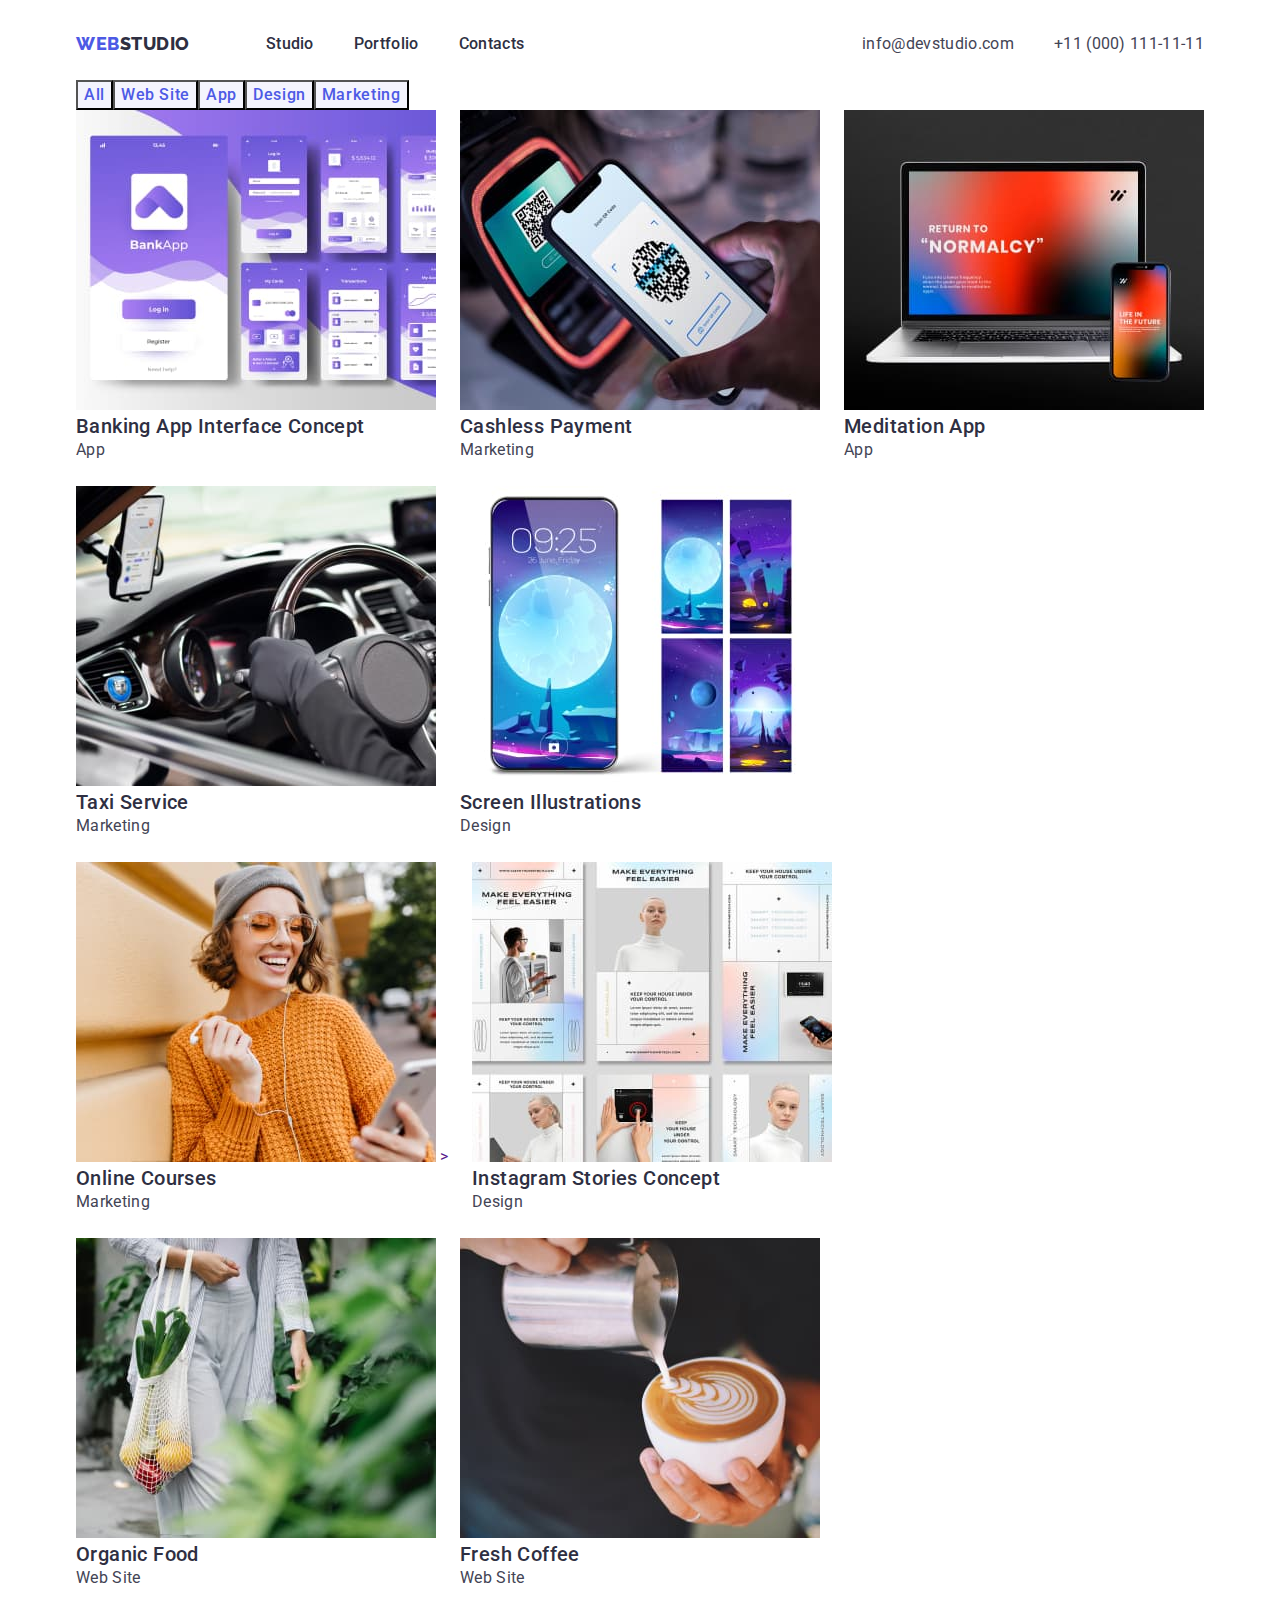
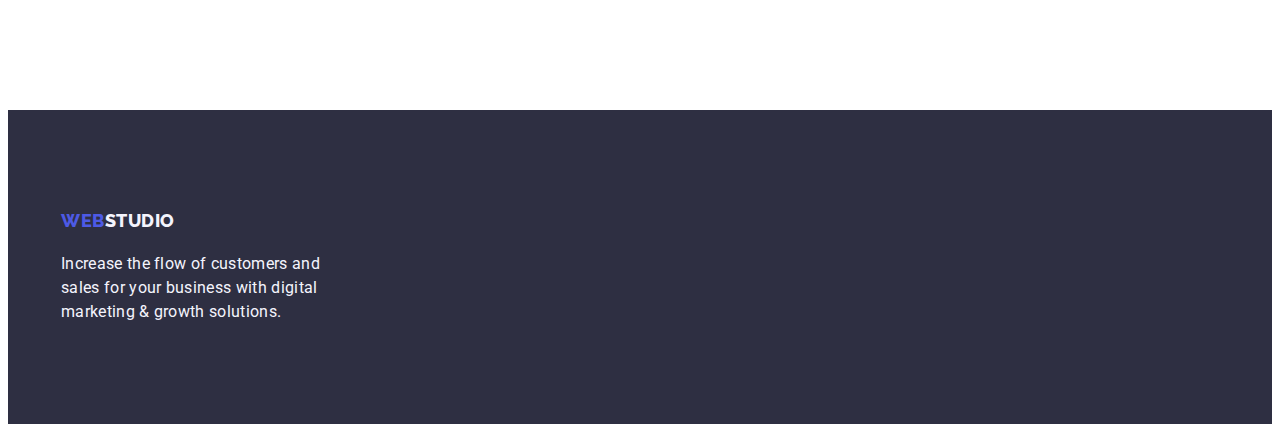
==== portfolio.html @ 172ee90f "paddings corrections" ====
<!DOCTYPE html>
<html lang="en">
  <head>
    <meta charset="UTF-8" />
    <meta http-equiv="X-UA-Compatible" content="IE=edge" />
    <meta name="viewport" content="width=device-width, initial-scale=1.0" />
    <link rel="preconnect" href="https://fonts.googleapis.com" />
    <link rel="preconnect" href="https://fonts.gstatic.com" crossorigin />
    <link
      href="https://fonts.googleapis.com/css2?family=Raleway:wght@800&family=Roboto:wght@400;500;700;900&display=swap"
      rel="stylesheet"
    />
    <link rel="stylesheet" href="./css/styles.css" />
    <title>WebStudio</title>
  </head>
  <body>
    <header class="header">
      <div class="container header-container">
        <nav class="header-nav nav-container">
          <a href="./index.html" class="logo link"
            >Web<span class="logo-secondary">Studio</span></a
          >
          <ul class="list list-container">
            <li><a class="link header-nav" href="./index.html">Studio</a></li>
            <li>
              <a class="link header-nav" href="./portfolio.html">Portfolio</a>
            </li>
            <li><a class="link header-nav" href="">Contacts</a></li>
          </ul>
        </nav>
        <address class="header-nav adress-container">
          <ul class="list sub-adress-container">
            <li>
              <a class="link address" href="mailto:info@devstudio.com"
                >info@devstudio.com</a
              >
            </li>
            <li>
              <a class="link address" href="tel:+110001111111"
                >+11 (000) 111-11-11</a
              >
            </li>
          </ul>
        </address>
      </div>
    </header>
    <main>
      <section>
        <!-- filter buttons -->
        <h1 hidden>projects examples</h1>
        <ul class="list container filter-wrap">
          <li>
            <button type="button" class="button portfolio-button">All</button>
          </li>
          <li>
            <button type="button" class="button portfolio-button">
              Web Site
            </button>
          </li>
          <li>
            <button type="button" class="button portfolio-button">App</button>
          </li>
          <li>
            <button type="button" class="button portfolio-button">
              Design
            </button>
          </li>
          <li>
            <button type="button" class="button portfolio-button">
              Marketing
            </button>
          </li>
        </ul>
        <!-- works examples -->
        <ul class="list container examples-wrap">
          <li>
            <a href="" class="examples link">
              <img
                src="./images/banking-app.jpg"
                alt="applecation interface"
                width="360"
                height="300"
              />
              <h2 class="example-title">Banking App Interface Concept</h2>
              <p class="example-description">App</p></a
            >
          </li>
          <li>
            <a href="" class="examples link">
              <img
                src="./images/cashless-pay.jpg"
                alt="apple-pay"
                width="360"
                height="300"
              />
              <h2 class="example-title">Cashless Payment</h2>
              <p class="example-description">Marketing</p></a
            >
          </li>
          <li>
            <a href="" class="examples link">
              <img
                src="./images/meditation-app.jpg"
                alt="web site on destop"
                width="360"
                height="300"
              />
              <h2 class="example-title">Meditation App</h2>
              <p class="example-description">App</p>
            </a>
          </li>
          <li>
            <a href="" class="examples link">
              <img
                src="./images/taxi-service.jpg"
                alt="drive wheel"
                width="360"
                height="300"
              />
              <h2 class="example-title">Taxi Service</h2>
              <p class="example-description">Marketing</p></a
            >
          </li>
          <li>
            <a href="" class="examples link">
              <img
                src="./images/screen-illustrations.jpg"
                alt="wallpers on phone"
                width="360"
                height="300"
              />
              <h2 class="example-title">Screen Illustrations</h2>
              <p class="example-description">Design</p>
            </a>
          </li>
          <li>
            <a href="" class="examples link">
              <img
                src="./images/online-courses.jpg"
                alt="happy women"
                width="360"
                height="300"
              />
              >
              <h2 class="example-title">Online Courses</h2>
              <p class="example-description">Marketing</p></a
            >
          </li>
          <li>
            <a href="" class="examples link">
              <img
                src="./images/insta-stories.jpg"
                alt="set of photos"
                width="360"
                height="300"
              />
              <h2 class="example-title">Instagram Stories Concept</h2>
              <p class="example-description">Design</p></a
            >
          </li>
          <li>
            <a href="" class="examples link">
              <img
                src="./images/organic-food.jpg"
                alt="vegetables"
                width="360"
                height="300"
              />
              <h2 class="example-title">Organic Food</h2>
              <p class="example-description">Web Site</p></a
            >
          </li>
          <li>
            <a href="" class="examples link">
              <img
                src="./images/fresh-coffee.jpg"
                alt="cup of coffee"
                width="360"
                height="300"
              />
              <h2 class="example-title">Fresh Coffee</h2>
              <p class="example-description">Web Site</p></a
            >
          </li>
        </ul>
      </section>
    </main>
    <footer class="footer">
      <div class="container footer-container">
        <a href="./index.html" class="logo link"
          >Web<span class="logo-secondary-alt">Studio</span></a
        >
        <p class="footer-text">
          Increase the flow of customers and sales for your business with
          digital marketing & growth solutions.
        </p>
      </div>
    </footer>
  </body>
</html>
---- css/styles.css ----
/* pallete */
/* iris rgba(77, 90, 229, 1) links colors*/
/* ocean rgba(64, 75, 191, 1) */
/* NAVY BLUE rgba(46, 47, 66, 1) overlay color*/
/* SLATE rgba(67, 68, 85, 1) body text color*/
/* cloud-color rgba(244, 244, 253, 1) */

*,
*::before,
*::after {
  box-sizing: border-box;
}

p,
h1,
h2,
h3,
h4,
h5,
h6 {
  margin: 0;
}

ul,
ol {
  margin: 0;
  padding: 0;
}

:root {
  --primary-text-color: #434455;
  --secondary-color: #ffffff;
  --navy-blue: #2e2f42;
  --links-text-color: #4d5ae5;
  --cloud-color: #f4f4fd;
  --ocean: #404bbf;
}

.list {
  list-style: none;
}

body {
  color: var(--primary-text-color);
  font-family: "Roboto", sans-serif;
  background-color: var(--secondary-color);
}

.container {
  max-width: 1158px;
  padding-left: 15px;
  padding-right: 15px;
  margin: 0 auto;
  /* outline: 2px solid red; */
}

/* ----------HEADER--------- */
.header-container {
  display: flex;
  align-items: center;
}

.nav-container {
  display: flex;
  align-items: center;
}

.list-container {
  display: flex;
  align-items: center;
  margin-top: 24px;
  margin-bottom: 24px;
  gap: 40px;
}

.adress-container {
  margin-left: auto;
}

.sub-adress-container {
  display: flex;
  align-items: center;
  gap: 40px;
}

.header {
  font-size: 16px;
  line-height: 1.5;
}

.logo {
  font-family: "Raleway", sans-serif;
  font-weight: 800;
  font-size: 18px;
  line-height: 1.17;
  color: var(--links-text-color);
  letter-spacing: 0.03em;
  text-decoration: none;
  text-transform: uppercase;
  margin-right: 76px;
}

.logo-secondary {
  color: var(--navy-blue);
}

.logo-secondary-alt {
  color: var(--cloud-color);
}

.header-nav {
  font-family: inherit;
  font-weight: 500;
  letter-spacing: 0.02em;
  color: var(--navy-blue);
  font-style: normal;
}

.address {
  font-family: inherit;
  font-weight: 400;
  font-style: normal;
  letter-spacing: 0.02em;
  color: var(--primary-text-color);
}

.link {
  text-decoration: none;
}

.link:hover,
.link:focus {
  color: var(--ocean);
}

/* ----------HERO--------- */
.hero {
  background-color: var(--navy-blue);
}

.hero-container {
  padding: 188px 0;
}

.hero-caption {
  font-family: "Roboto";
  font-size: 56px;
  line-height: 1.07;
  letter-spacing: 0.02em;
  color: var(--secondary-color);
  display: block;
  width: 496px;
  margin-left: auto;
  margin-right: auto;
  margin-bottom: 48px;
}

/* ----------buttons--------- */
.button {
  font-family: "Roboto", sans-serif;
  font-weight: 500;
  font-size: 16px;
  line-height: 1.5;
  letter-spacing: 0.04em;
  cursor: pointer;
}

.button:hover,
.button:focus {
  background-color: var(--ocean);
  color: var(--secondary-color);
}

/* ----------button hero--------- */
.hero-button {
  color: var(--secondary-color);
  background-color: var(--links-text-color);
  display: block;
  margin: auto;
}

/* --------buttons portfolio------- */
.portfolio-button {
  background-color: var(--cloud-color);
  color: var(--links-text-color);
}

/* ----------GOALS--------- */

.goals-container {
  padding: 120px 0;
}

.goals-wrap {
  display: flex;
  align-items: center;
  gap: 24px;
}

.goals {
  font-size: 16px;
  line-height: 1.5;
  letter-spacing: 0.02em;
}

.goal-card {
  width: calc((100%-72px) / 4);
}
.goals-subtitle {
  font-weight: 500;
  font-size: 20px;
  line-height: 1.2;
  letter-spacing: 0.02em;
  color: var(--navy-blue);
}

/* -------WHAT ARE WE DOING------ */
.examples-wrap {
  display: flex;
  align-items: center;
  gap: 24px;
  padding-bottom: 120px;
}

.sections-title {
  font-size: 36px;
  line-height: 1.11;
  text-align: center;
  letter-spacing: 0.02em;
  text-transform: capitalize;
  color: var(--navy-blue);
  margin-bottom: 72px;
}

.hidden {
  position: absolute;
  white-space: nowrap;
  width: 1px;
  height: 1px;
  overflow: hidden;
  border: 0;
  padding: 0;
  clip: rect(0 0 0 0);
  clip-path: inset(50%);
  margin: -1px;
}

/* ----------OUR TEAM--------- */
.team-wrap {
  display: flex;
  align-items: center;
  gap: 24px;
}

.team-container {
  padding: 120px 0;
}

.our-team {
  background-color: var(--cloud-color);
  text-align: center;
  letter-spacing: 0.02em;
}

.team-card {
  background-color: var(--secondary-color);
}

.worker-name {
  color: var(--navy-blue);
  font-weight: 500;
  font-size: 20px;
  line-height: 1.2;
  letter-spacing: 0.02em;
}

.job-description {
  font-size: 16px;
  line-height: 1.5;
}
/* ----------FOOTER--------- */

.footer-container {
  padding: 100px 0;
}

.footer {
  font-size: 16px;
  line-height: 1.5;
  letter-spacing: 0.02em;
  background-color: var(--navy-blue);
  color: var(--cloud-color);
}

.footer-text {
  display: block;
  width: 264px;
  margin-top: 17.5px;
}

/* ------PAGE 2----- */

/* PROJECTS EXAMPLE */
.filter-wrap {
  display: flex;
  flex-wrap: wrap;
}

.examples-wrap {
  display: flex;
  flex-wrap: wrap;
}

.examples {
  text-decoration: none;
}

.example-title {
  font-family: inherit;
  font-style: normal;
  font-weight: 500;
  font-size: 20px;
  line-height: 1.2;
  letter-spacing: 0.02em;
  color: var(--navy-blue);
}

.example-description {
  font-family: inherit;
  font-size: 16px;
  line-height: 1.5;
  letter-spacing: 0.02em;
  color: var(--primary-text-color);
}
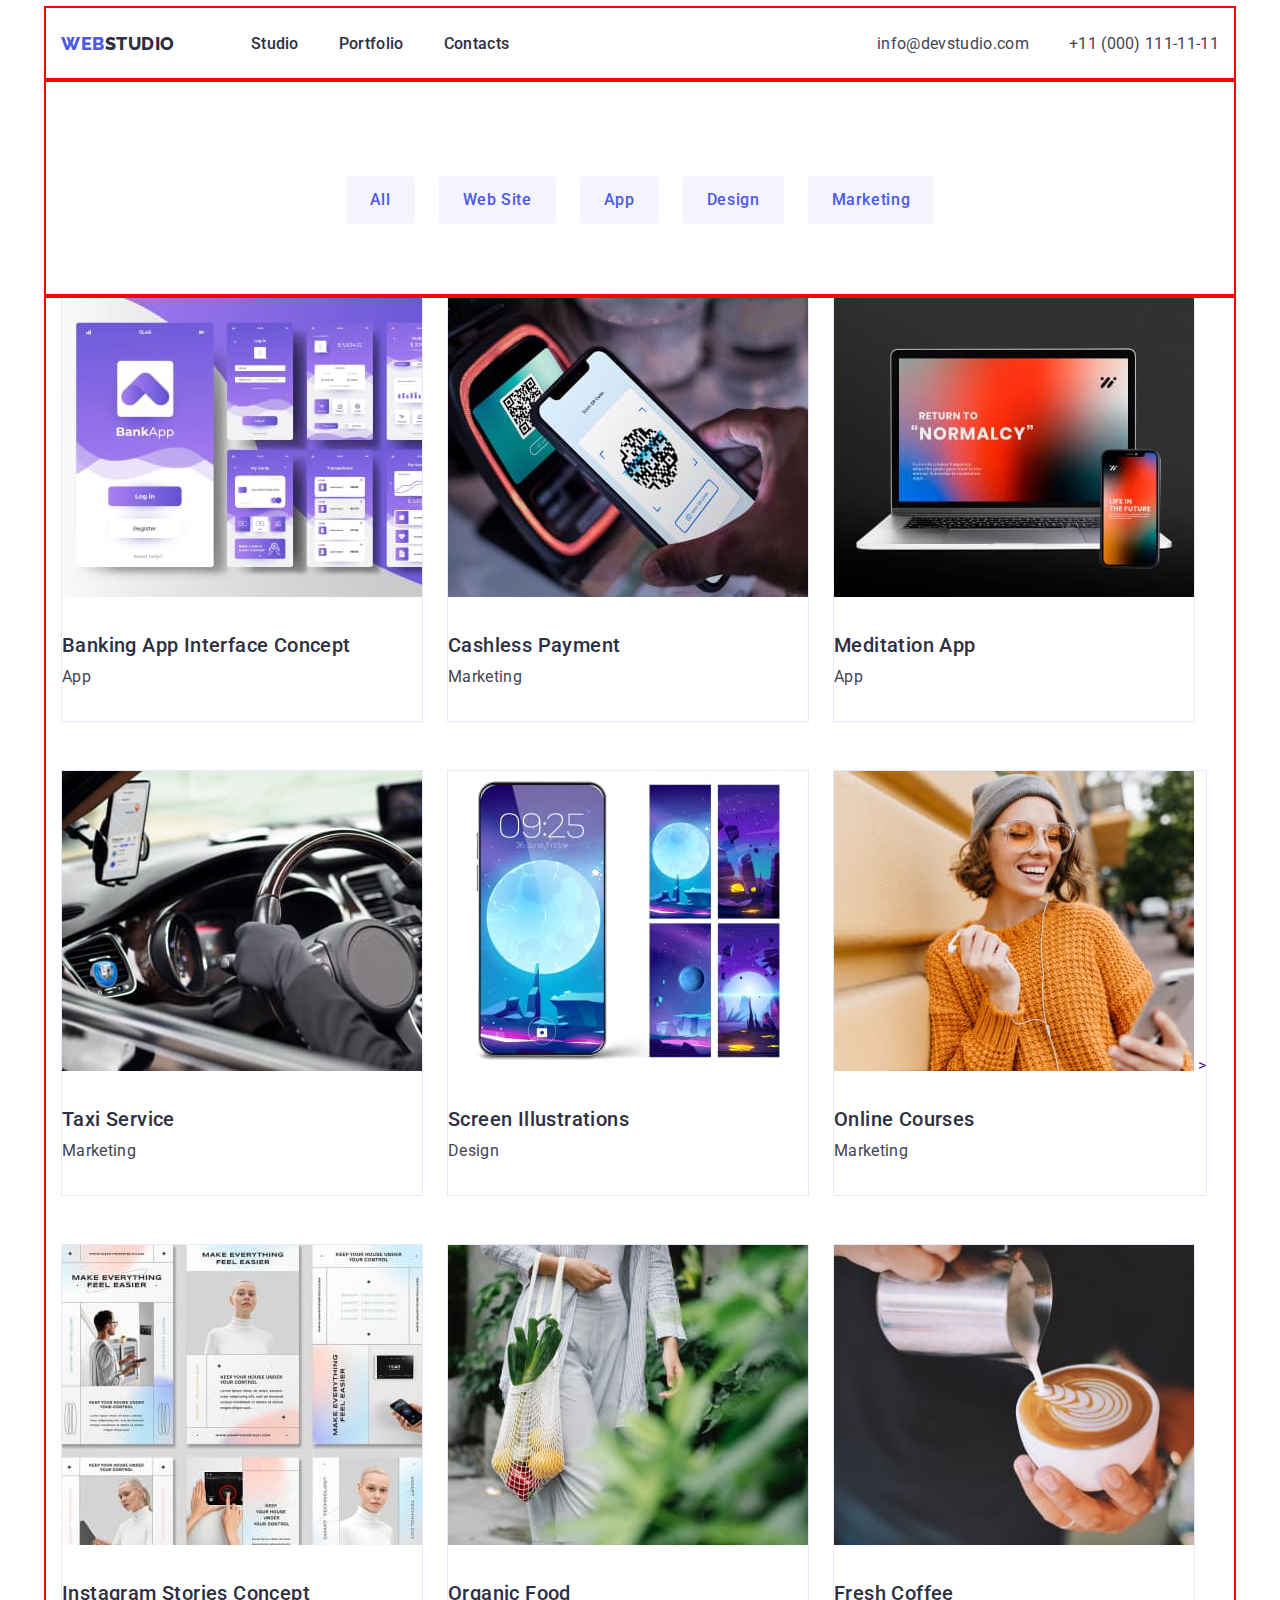
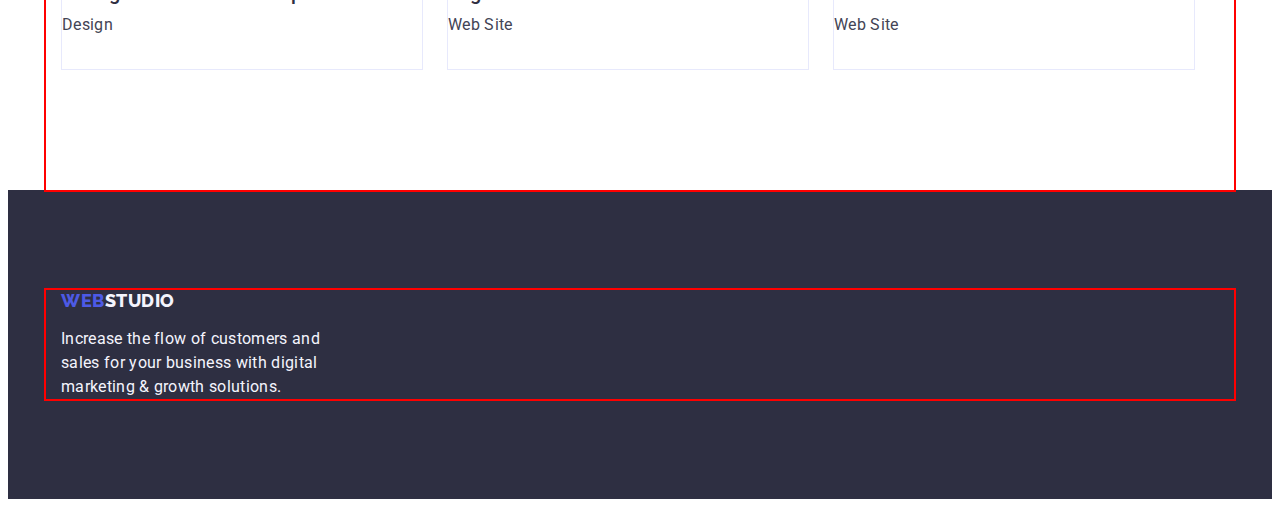
==== commit 976ac8b0: "updated before sending" ====
--- a/portfolio.html
+++ b/portfolio.html
@@ -4,12 +4,22 @@
     <meta charset="UTF-8" />
     <meta http-equiv="X-UA-Compatible" content="IE=edge" />
     <meta name="viewport" content="width=device-width, initial-scale=1.0" />
+    <!-- normalize -->
+    <link
+      rel="stylesheet"
+      href="https://cdnjs.cloudflare.com/ajax/libs/modern-normalize/2.0.0/modern-normalize.min.css"
+      integrity="sha512-4xo8blKMVCiXpTaLzQSLSw3KFOVPWhm/TRtuPVc4WG6kUgjH6J03IBuG7JZPkcWMxJ5huwaBpOpnwYElP/m6wg=="
+      crossorigin="anonymous"
+      referrerpolicy="no-referrer"
+    />
+    <!-- fonts -->
     <link rel="preconnect" href="https://fonts.googleapis.com" />
     <link rel="preconnect" href="https://fonts.gstatic.com" crossorigin />
     <link
       href="https://fonts.googleapis.com/css2?family=Raleway:wght@800&family=Roboto:wght@400;500;700;900&display=swap"
       rel="stylesheet"
     />
+    <!-- styles -->
     <link rel="stylesheet" href="./css/styles.css" />
     <title>WebStudio</title>
   </head>
--- a/css/styles.css
+++ b/css/styles.css
@@ -5,11 +5,11 @@
 /* SLATE rgba(67, 68, 85, 1) body text color*/
 /* cloud-color rgba(244, 244, 253, 1) */
 
-*,
+/* *,
 *::before,
 *::after {
   box-sizing: border-box;
-}
+} */
 
 p,
 h1,
@@ -51,7 +51,7 @@
   padding-left: 15px;
   padding-right: 15px;
   margin: 0 auto;
-  /* outline: 2px solid red; */
+  outline: 2px solid red;
 }
 
 /* ----------HEADER--------- */
@@ -68,8 +68,6 @@
 .list-container {
   display: flex;
   align-items: center;
-  margin-top: 24px;
-  margin-bottom: 24px;
   gap: 40px;
 }
 
@@ -114,6 +112,8 @@
   letter-spacing: 0.02em;
   color: var(--navy-blue);
   font-style: normal;
+  padding-top: 24px;
+  padding-bottom: 24px;
 }
 
 .address {
@@ -136,10 +136,11 @@
 /* ----------HERO--------- */
 .hero {
   background-color: var(--navy-blue);
+  padding-top: 188px;
+  padding-bottom: 188px;
 }
 
 .hero-container {
-  padding: 188px 0;
 }
 
 .hero-caption {
@@ -163,6 +164,8 @@
   line-height: 1.5;
   letter-spacing: 0.04em;
   cursor: pointer;
+  border-radius: 4px;
+  border: none;
 }
 
 .button:hover,
@@ -177,17 +180,21 @@
   background-color: var(--links-text-color);
   display: block;
   margin: auto;
+  width: 169px;
+  height: 56px;
+  box-shadow: 0px 4px 4px rgba(0, 0, 0, 0.15);
 }
 
 /* --------buttons portfolio------- */
 .portfolio-button {
   background-color: var(--cloud-color);
   color: var(--links-text-color);
+  padding: 12px 24px 12px 24px;
 }
 
 /* ----------GOALS--------- */
 
-.goals-container {
+.goals-section {
   padding: 120px 0;
 }
 
@@ -215,11 +222,14 @@
 }
 
 /* -------WHAT ARE WE DOING------ */
+.examples-list {
+  padding-bottom: 120px;
+}
+
 .examples-wrap {
   display: flex;
   align-items: center;
   gap: 24px;
-  padding-bottom: 120px;
 }
 
 .sections-title {
@@ -246,6 +256,11 @@
 }
 
 /* ----------OUR TEAM--------- */
+.our-team {
+  padding-top: 120px;
+  padding-bottom: 120px;
+}
+
 .team-wrap {
   display: flex;
   align-items: center;
@@ -253,7 +268,6 @@
 }
 
 .team-container {
-  padding: 120px 0;
 }
 
 .our-team {
@@ -281,7 +295,6 @@
 /* ----------FOOTER--------- */
 
 .footer-container {
-  padding: 100px 0;
 }
 
 .footer {
@@ -290,12 +303,19 @@
   letter-spacing: 0.02em;
   background-color: var(--navy-blue);
   color: var(--cloud-color);
+  padding-top: 100px;
+  padding-bottom: 100px;
+}
+
+.footer .logo {
+  display: inline-block;
+  margin-bottom: 16px;
 }
 
 .footer-text {
   display: block;
   width: 264px;
-  margin-top: 17.5px;
+  /* margin-top: 16px; */
 }
 
 /* ------PAGE 2----- */
@@ -304,15 +324,24 @@
 .filter-wrap {
   display: flex;
   flex-wrap: wrap;
+  gap: 24px;
+  justify-content: center;
+  padding-bottom: 72px;
+  padding-top: 96px;
 }
 
 .examples-wrap {
   display: flex;
   flex-wrap: wrap;
+  row-gap: 48px;
+  column-gap: 24px;
+  padding-bottom: 120px;
 }
 
 .examples {
-  text-decoration: none;
+  border: 1px solid #e7e9fc;
+  display: inline-block;
+  padding-bottom: 32px;
 }
 
 .example-title {
@@ -323,6 +352,8 @@
   line-height: 1.2;
   letter-spacing: 0.02em;
   color: var(--navy-blue);
+  margin-bottom: 8px;
+  margin-top: 32px;
 }
 
 .example-description {
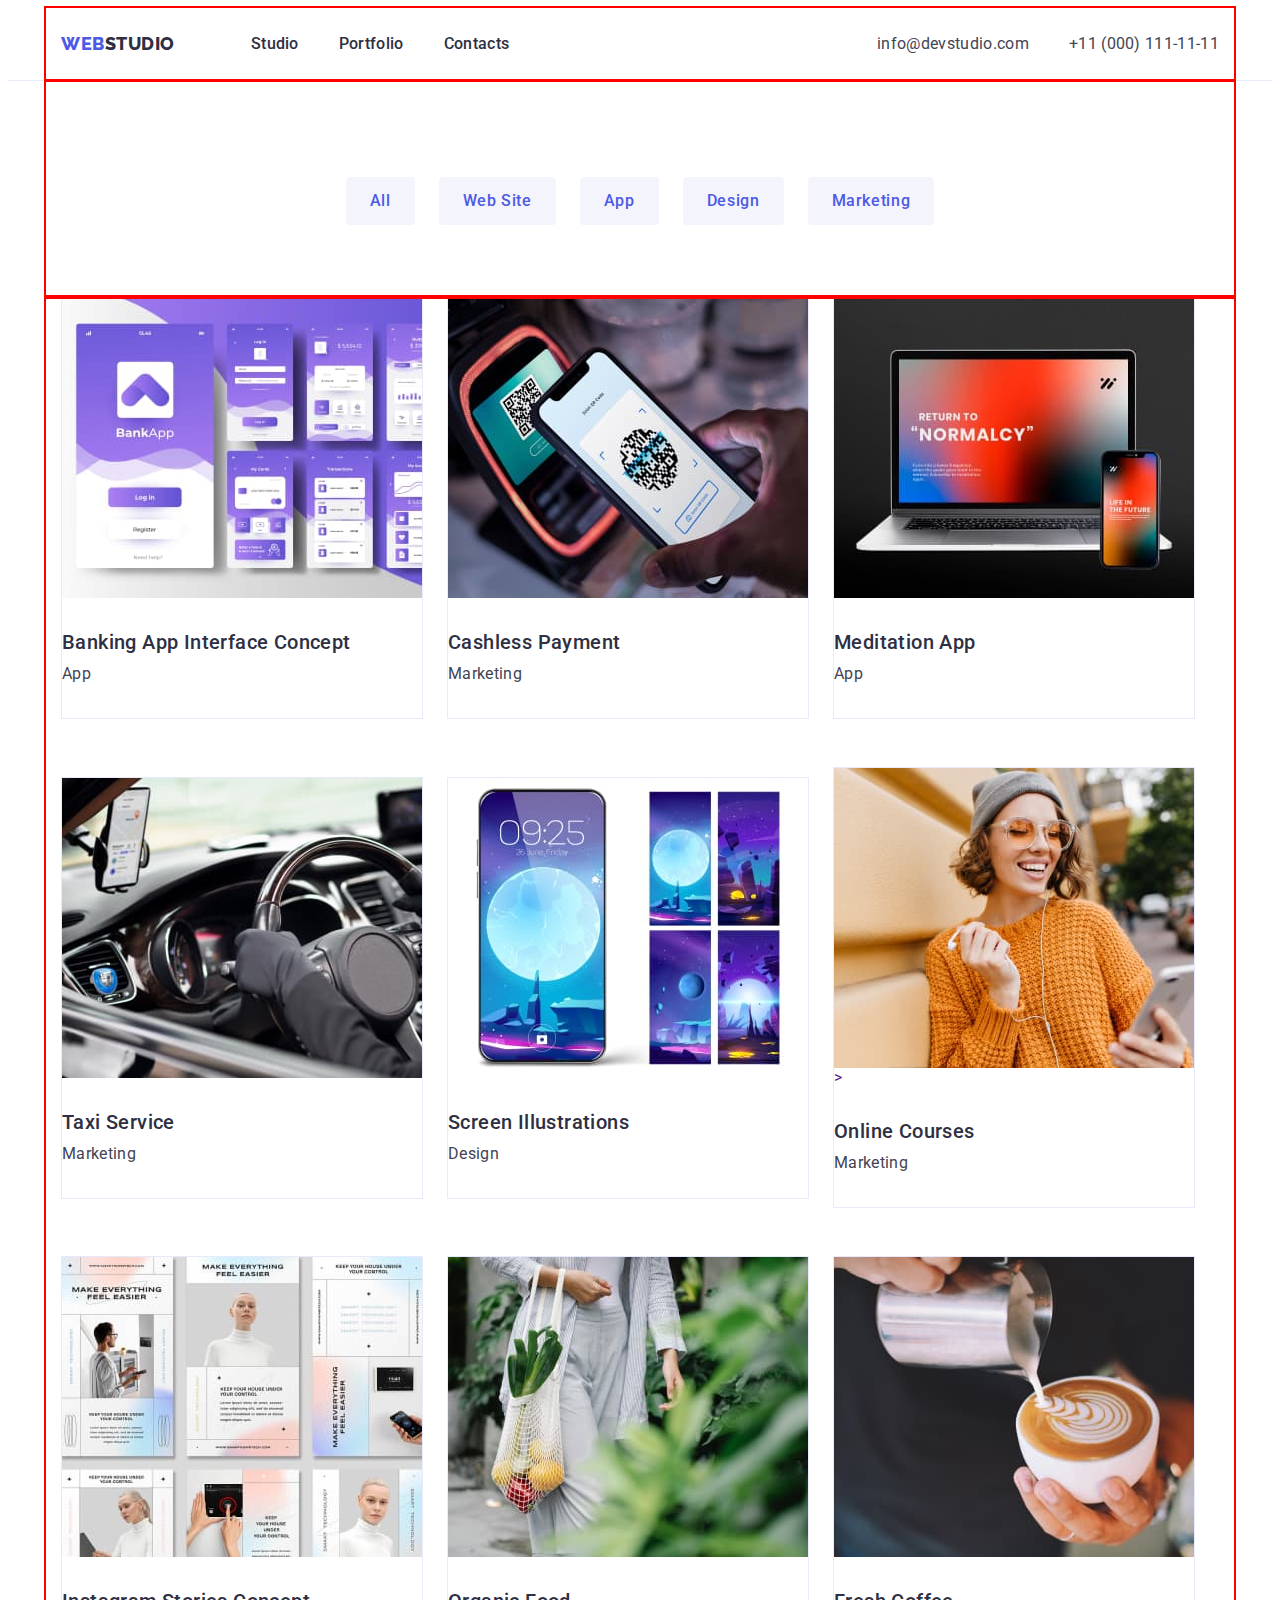
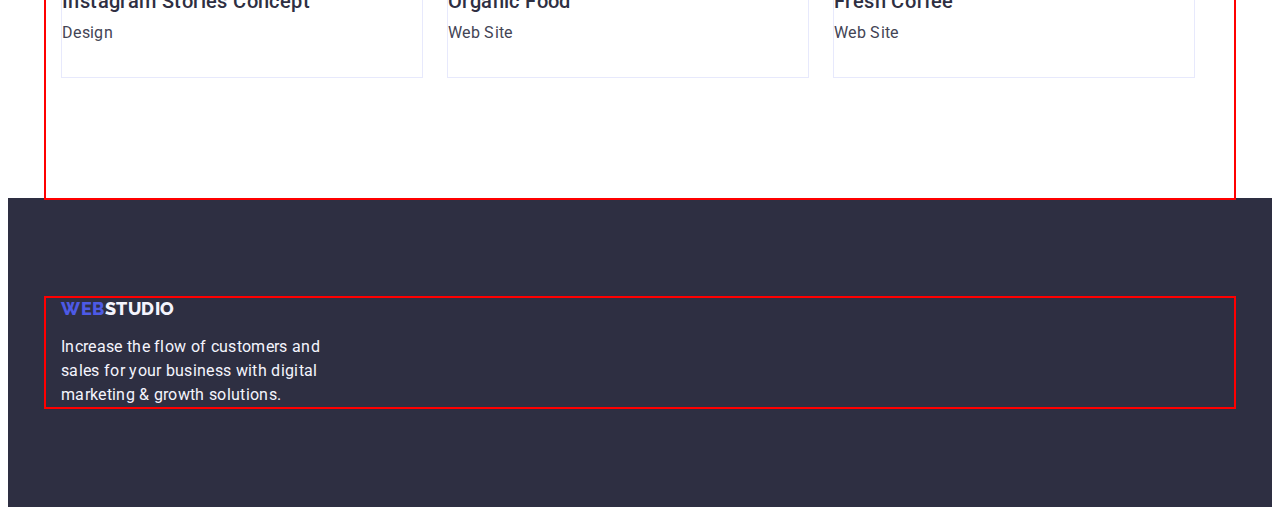
==== commit 81af4140: "first update" ====
--- a/portfolio.html
+++ b/portfolio.html
@@ -55,7 +55,7 @@
       </div>
     </header>
     <main>
-      <section>
+      <section class="portfolio">
         <!-- filter buttons -->
         <h1 hidden>projects examples</h1>
         <ul class="list container filter-wrap">
@@ -86,6 +86,7 @@
           <li>
             <a href="" class="examples link">
               <img
+                class="portfolio-pic"
                 src="./images/banking-app.jpg"
                 alt="applecation interface"
                 width="360"
@@ -98,6 +99,7 @@
           <li>
             <a href="" class="examples link">
               <img
+                class="portfolio-pic"
                 src="./images/cashless-pay.jpg"
                 alt="apple-pay"
                 width="360"
@@ -110,6 +112,7 @@
           <li>
             <a href="" class="examples link">
               <img
+                class="portfolio-pic"
                 src="./images/meditation-app.jpg"
                 alt="web site on destop"
                 width="360"
@@ -122,6 +125,7 @@
           <li>
             <a href="" class="examples link">
               <img
+                class="portfolio-pic"
                 src="./images/taxi-service.jpg"
                 alt="drive wheel"
                 width="360"
@@ -134,6 +138,7 @@
           <li>
             <a href="" class="examples link">
               <img
+                class="portfolio-pic"
                 src="./images/screen-illustrations.jpg"
                 alt="wallpers on phone"
                 width="360"
@@ -146,6 +151,7 @@
           <li>
             <a href="" class="examples link">
               <img
+                class="portfolio-pic"
                 src="./images/online-courses.jpg"
                 alt="happy women"
                 width="360"
@@ -159,6 +165,7 @@
           <li>
             <a href="" class="examples link">
               <img
+                class="portfolio-pic"
                 src="./images/insta-stories.jpg"
                 alt="set of photos"
                 width="360"
@@ -171,6 +178,7 @@
           <li>
             <a href="" class="examples link">
               <img
+                class="portfolio-pic"
                 src="./images/organic-food.jpg"
                 alt="vegetables"
                 width="360"
@@ -183,6 +191,7 @@
           <li>
             <a href="" class="examples link">
               <img
+                class="portfolio-pic"
                 src="./images/fresh-coffee.jpg"
                 alt="cup of coffee"
                 width="360"
--- a/css/styles.css
+++ b/css/styles.css
@@ -84,6 +84,7 @@
 .header {
   font-size: 16px;
   line-height: 1.5;
+  border-bottom: 1px solid #e7e9fc;
 }
 
 .logo {
@@ -150,7 +151,7 @@
   letter-spacing: 0.02em;
   color: var(--secondary-color);
   display: block;
-  width: 496px;
+  max-width: 496px;
   margin-left: auto;
   margin-right: auto;
   margin-bottom: 48px;
@@ -180,7 +181,7 @@
   background-color: var(--links-text-color);
   display: block;
   margin: auto;
-  width: 169px;
+  min-width: 169px;
   height: 56px;
   box-shadow: 0px 4px 4px rgba(0, 0, 0, 0.15);
 }
@@ -219,6 +220,7 @@
   line-height: 1.2;
   letter-spacing: 0.02em;
   color: var(--navy-blue);
+  margin-bottom: 8px;
 }
 
 /* -------WHAT ARE WE DOING------ */
@@ -226,6 +228,9 @@
   padding-bottom: 120px;
 }
 
+.example-picture {
+  display: block;
+}
 .examples-wrap {
   display: flex;
   align-items: center;
@@ -363,3 +368,7 @@
   letter-spacing: 0.02em;
   color: var(--primary-text-color);
 }
+
+.portfolio-pic {
+  display: block;
+}
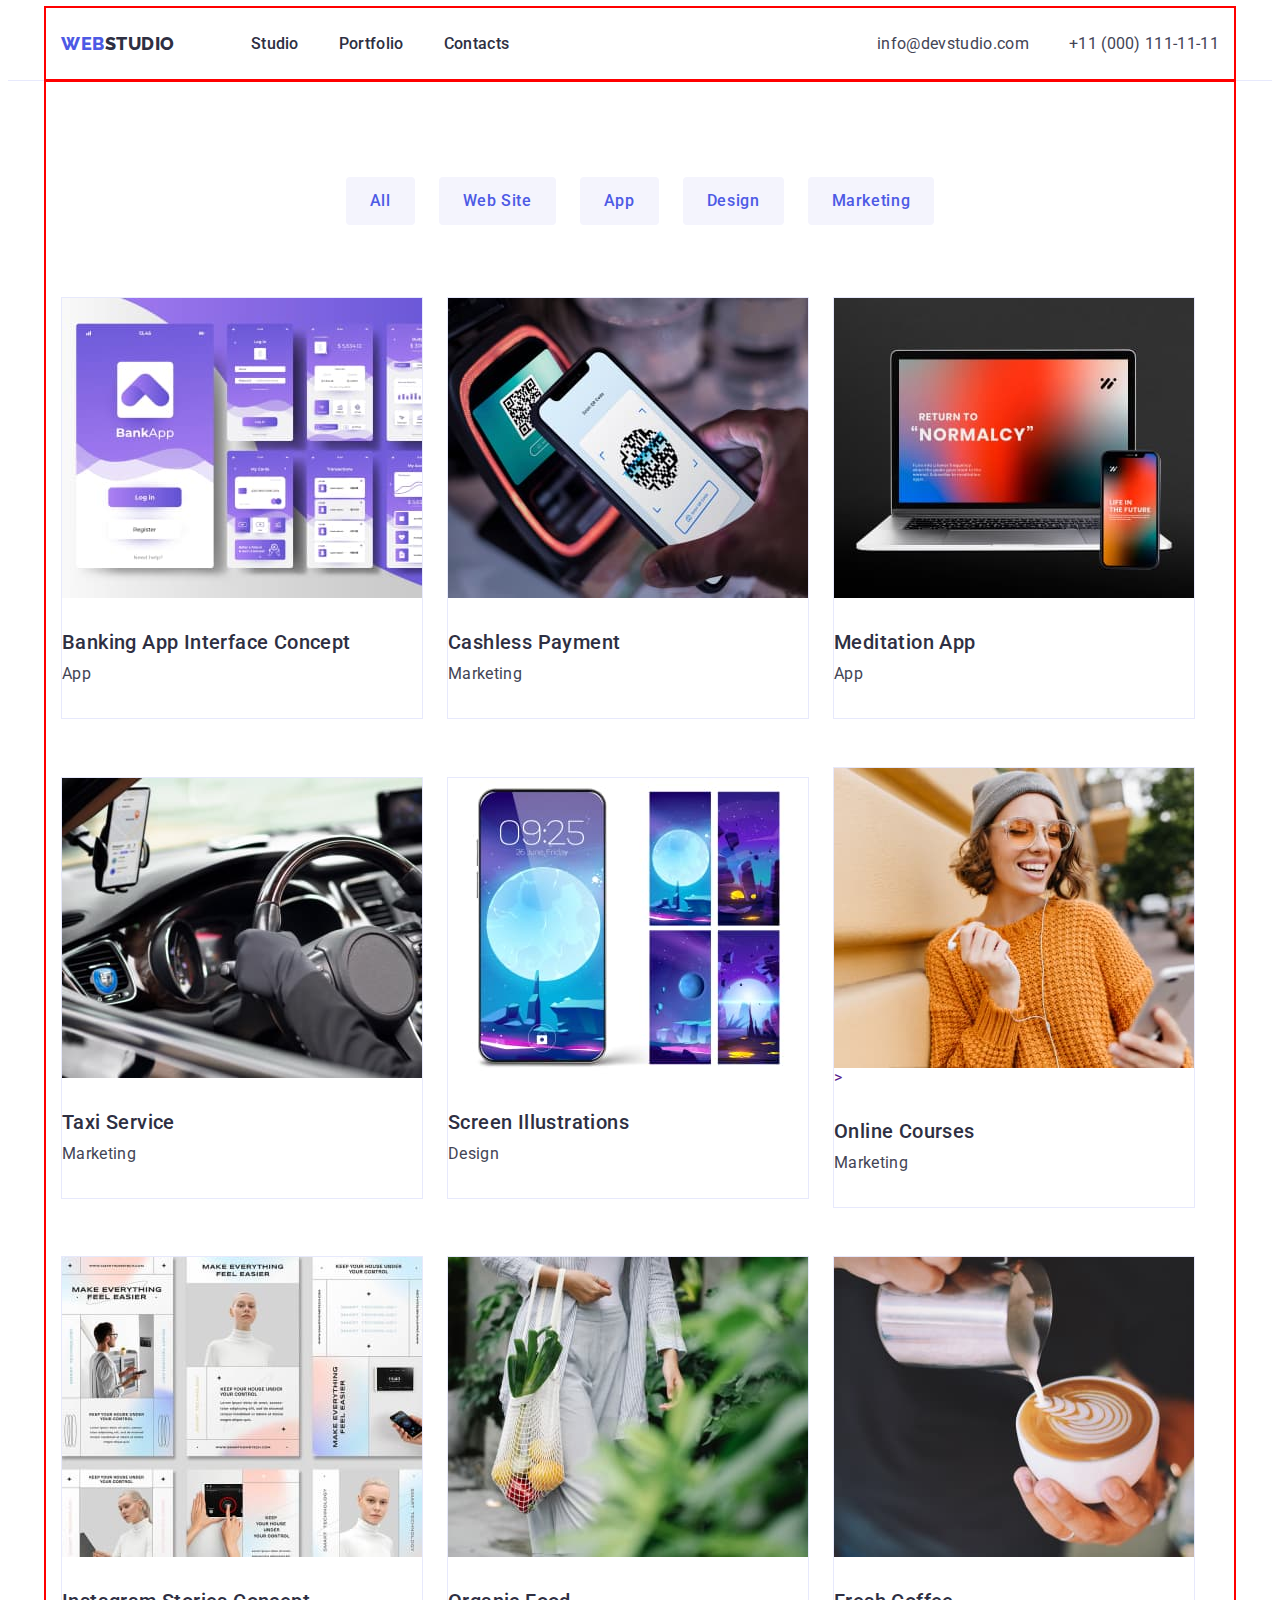
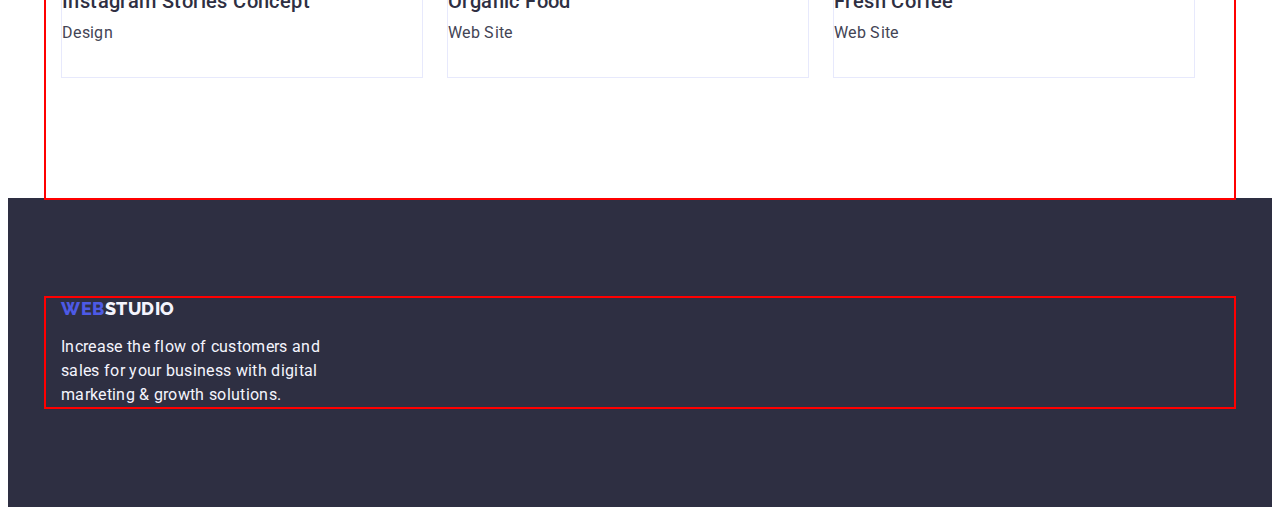
==== commit ae4a053d: "Update portfolio.html" ====
--- a/portfolio.html
+++ b/portfolio.html
@@ -56,152 +56,154 @@
     </header>
     <main>
       <section class="portfolio">
-        <!-- filter buttons -->
-        <h1 hidden>projects examples</h1>
-        <ul class="list container filter-wrap">
-          <li>
-            <button type="button" class="button portfolio-button">All</button>
-          </li>
-          <li>
-            <button type="button" class="button portfolio-button">
-              Web Site
-            </button>
-          </li>
-          <li>
-            <button type="button" class="button portfolio-button">App</button>
-          </li>
-          <li>
-            <button type="button" class="button portfolio-button">
-              Design
-            </button>
-          </li>
-          <li>
-            <button type="button" class="button portfolio-button">
-              Marketing
-            </button>
-          </li>
-        </ul>
-        <!-- works examples -->
-        <ul class="list container examples-wrap">
-          <li>
-            <a href="" class="examples link">
-              <img
-                class="portfolio-pic"
-                src="./images/banking-app.jpg"
-                alt="applecation interface"
-                width="360"
-                height="300"
-              />
-              <h2 class="example-title">Banking App Interface Concept</h2>
-              <p class="example-description">App</p></a
-            >
-          </li>
-          <li>
-            <a href="" class="examples link">
-              <img
-                class="portfolio-pic"
-                src="./images/cashless-pay.jpg"
-                alt="apple-pay"
-                width="360"
-                height="300"
-              />
-              <h2 class="example-title">Cashless Payment</h2>
-              <p class="example-description">Marketing</p></a
-            >
-          </li>
-          <li>
-            <a href="" class="examples link">
-              <img
-                class="portfolio-pic"
-                src="./images/meditation-app.jpg"
-                alt="web site on destop"
-                width="360"
-                height="300"
-              />
-              <h2 class="example-title">Meditation App</h2>
-              <p class="example-description">App</p>
-            </a>
-          </li>
-          <li>
-            <a href="" class="examples link">
-              <img
-                class="portfolio-pic"
-                src="./images/taxi-service.jpg"
-                alt="drive wheel"
-                width="360"
-                height="300"
-              />
-              <h2 class="example-title">Taxi Service</h2>
-              <p class="example-description">Marketing</p></a
-            >
-          </li>
-          <li>
-            <a href="" class="examples link">
-              <img
-                class="portfolio-pic"
-                src="./images/screen-illustrations.jpg"
-                alt="wallpers on phone"
-                width="360"
-                height="300"
-              />
-              <h2 class="example-title">Screen Illustrations</h2>
-              <p class="example-description">Design</p>
-            </a>
-          </li>
-          <li>
-            <a href="" class="examples link">
-              <img
-                class="portfolio-pic"
-                src="./images/online-courses.jpg"
-                alt="happy women"
-                width="360"
-                height="300"
-              />
-              >
-              <h2 class="example-title">Online Courses</h2>
-              <p class="example-description">Marketing</p></a
-            >
-          </li>
-          <li>
-            <a href="" class="examples link">
-              <img
-                class="portfolio-pic"
-                src="./images/insta-stories.jpg"
-                alt="set of photos"
-                width="360"
-                height="300"
-              />
-              <h2 class="example-title">Instagram Stories Concept</h2>
-              <p class="example-description">Design</p></a
-            >
-          </li>
-          <li>
-            <a href="" class="examples link">
-              <img
-                class="portfolio-pic"
-                src="./images/organic-food.jpg"
-                alt="vegetables"
-                width="360"
-                height="300"
-              />
-              <h2 class="example-title">Organic Food</h2>
-              <p class="example-description">Web Site</p></a
-            >
-          </li>
-          <li>
-            <a href="" class="examples link">
-              <img
-                class="portfolio-pic"
-                src="./images/fresh-coffee.jpg"
-                alt="cup of coffee"
-                width="360"
-                height="300"
-              />
-              <h2 class="example-title">Fresh Coffee</h2>
-              <p class="example-description">Web Site</p></a
-            >
-          </li>
-        </ul>
+        <div class="container">
+          <!-- filter buttons -->
+          <h1 hidden>projects examples</h1>
+          <ul class="list filter-wrap">
+            <li>
+              <button type="button" class="button portfolio-button">All</button>
+            </li>
+            <li>
+              <button type="button" class="button portfolio-button">
+                Web Site
+              </button>
+            </li>
+            <li>
+              <button type="button" class="button portfolio-button">App</button>
+            </li>
+            <li>
+              <button type="button" class="button portfolio-button">
+                Design
+              </button>
+            </li>
+            <li>
+              <button type="button" class="button portfolio-button">
+                Marketing
+              </button>
+            </li>
+          </ul>
+          <!-- works examples -->
+          <ul class="list examples-wrap">
+            <li>
+              <a href="" class="examples link">
+                <img
+                  class="portfolio-pic"
+                  src="./images/banking-app.jpg"
+                  alt="applecation interface"
+                  width="360"
+                  height="300"
+                />
+                <h2 class="example-title">Banking App Interface Concept</h2>
+                <p class="example-description">App</p></a
+              >
+            </li>
+            <li>
+              <a href="" class="examples link">
+                <img
+                  class="portfolio-pic"
+                  src="./images/cashless-pay.jpg"
+                  alt="apple-pay"
+                  width="360"
+                  height="300"
+                />
+                <h2 class="example-title">Cashless Payment</h2>
+                <p class="example-description">Marketing</p></a
+              >
+            </li>
+            <li>
+              <a href="" class="examples link">
+                <img
+                  class="portfolio-pic"
+                  src="./images/meditation-app.jpg"
+                  alt="web site on destop"
+                  width="360"
+                  height="300"
+                />
+                <h2 class="example-title">Meditation App</h2>
+                <p class="example-description">App</p>
+              </a>
+            </li>
+            <li>
+              <a href="" class="examples link">
+                <img
+                  class="portfolio-pic"
+                  src="./images/taxi-service.jpg"
+                  alt="drive wheel"
+                  width="360"
+                  height="300"
+                />
+                <h2 class="example-title">Taxi Service</h2>
+                <p class="example-description">Marketing</p></a
+              >
+            </li>
+            <li>
+              <a href="" class="examples link">
+                <img
+                  class="portfolio-pic"
+                  src="./images/screen-illustrations.jpg"
+                  alt="wallpers on phone"
+                  width="360"
+                  height="300"
+                />
+                <h2 class="example-title">Screen Illustrations</h2>
+                <p class="example-description">Design</p>
+              </a>
+            </li>
+            <li>
+              <a href="" class="examples link">
+                <img
+                  class="portfolio-pic"
+                  src="./images/online-courses.jpg"
+                  alt="happy women"
+                  width="360"
+                  height="300"
+                />
+                >
+                <h2 class="example-title">Online Courses</h2>
+                <p class="example-description">Marketing</p></a
+              >
+            </li>
+            <li>
+              <a href="" class="examples link">
+                <img
+                  class="portfolio-pic"
+                  src="./images/insta-stories.jpg"
+                  alt="set of photos"
+                  width="360"
+                  height="300"
+                />
+                <h2 class="example-title">Instagram Stories Concept</h2>
+                <p class="example-description">Design</p></a
+              >
+            </li>
+            <li>
+              <a href="" class="examples link">
+                <img
+                  class="portfolio-pic"
+                  src="./images/organic-food.jpg"
+                  alt="vegetables"
+                  width="360"
+                  height="300"
+                />
+                <h2 class="example-title">Organic Food</h2>
+                <p class="example-description">Web Site</p></a
+              >
+            </li>
+            <li>
+              <a href="" class="examples link">
+                <img
+                  class="portfolio-pic"
+                  src="./images/fresh-coffee.jpg"
+                  alt="cup of coffee"
+                  width="360"
+                  height="300"
+                />
+                <h2 class="example-title">Fresh Coffee</h2>
+                <p class="example-description">Web Site</p></a
+              >
+            </li>
+          </ul>
+        </div>
       </section>
     </main>
     <footer class="footer">
--- a/css/styles.css
+++ b/css/styles.css
@@ -275,6 +275,10 @@
 .team-container {
 }
 
+.worker-container {
+  padding: 32px 16px;
+}
+
 .our-team {
   background-color: var(--cloud-color);
   text-align: center;
@@ -283,6 +287,9 @@
 
 .team-card {
   background-color: var(--secondary-color);
+  box-shadow: 0px 1px 6px rgba(46, 47, 66, 0.08),
+    0px 1px 1px rgba(46, 47, 66, 0.16), 0px 2px 1px rgba(46, 47, 66, 0.08);
+  border-radius: 0px 0px 4px 4px;
 }
 
 .worker-name {
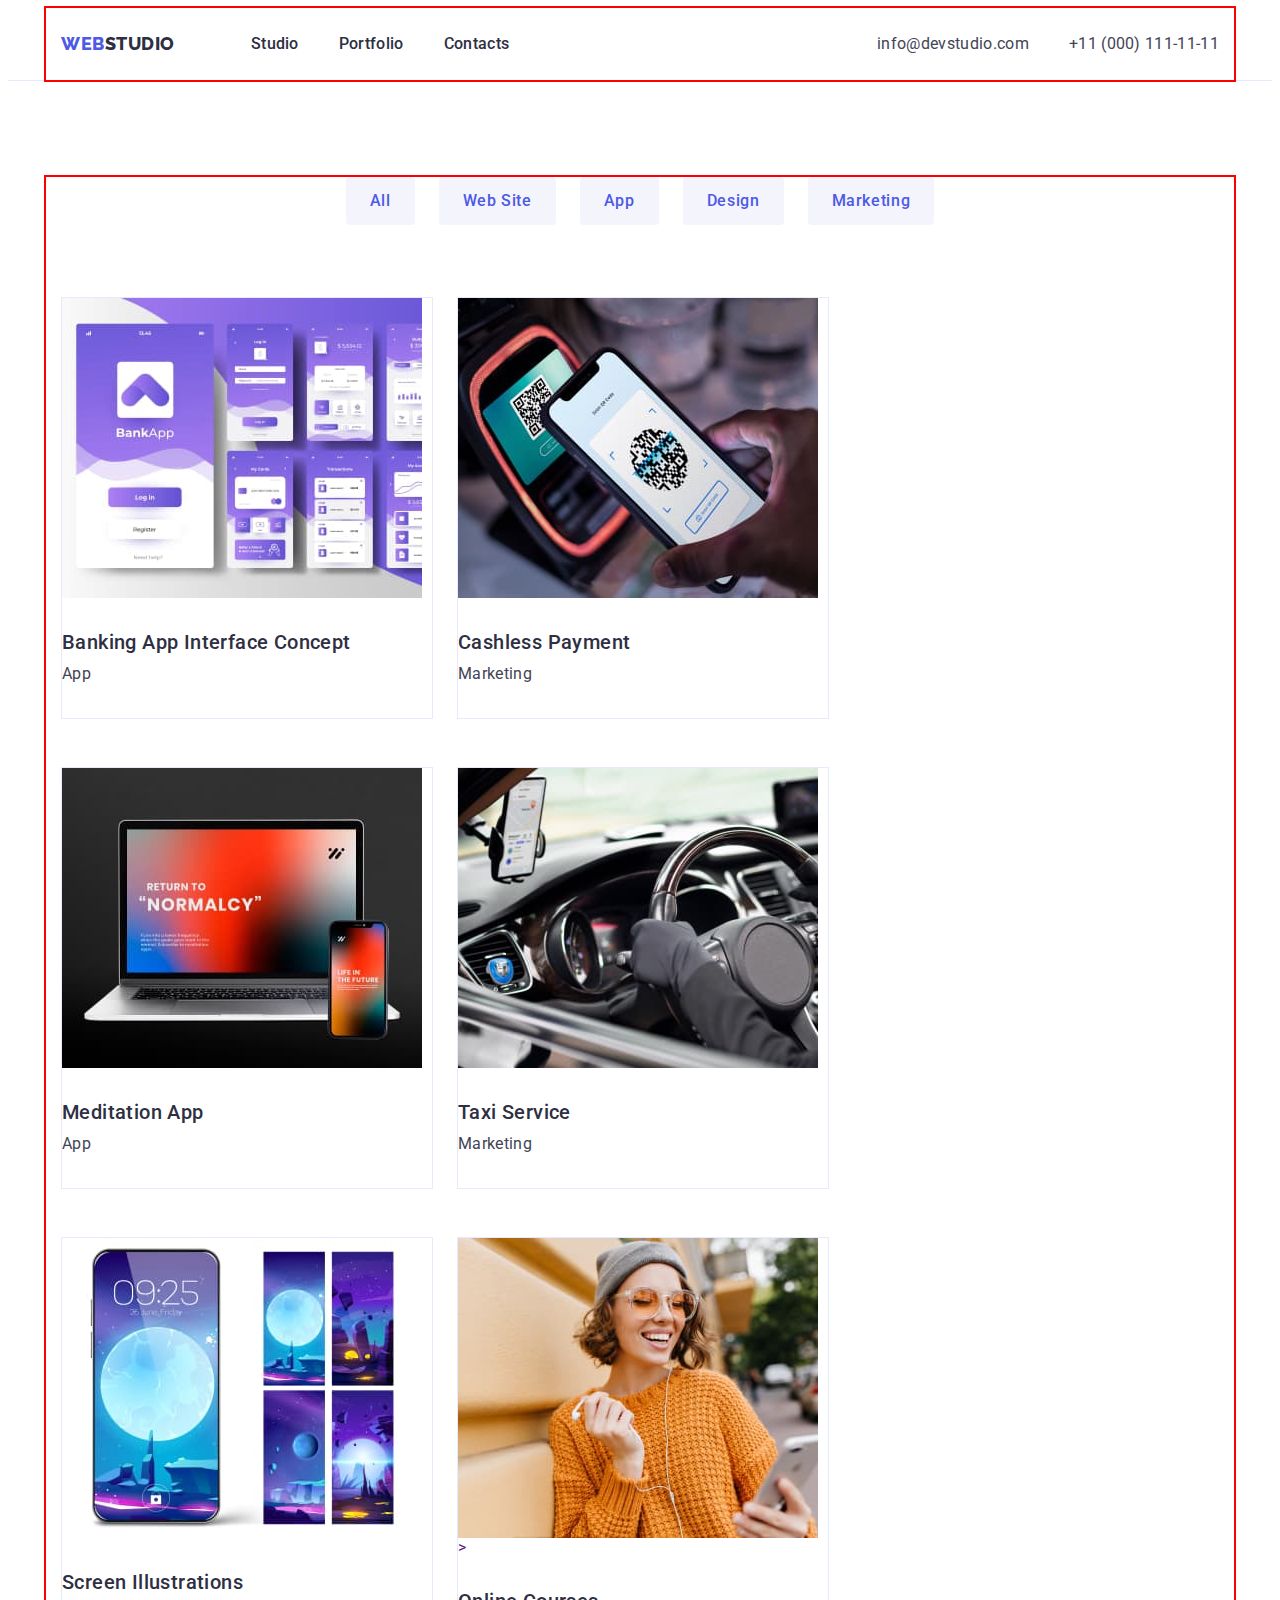
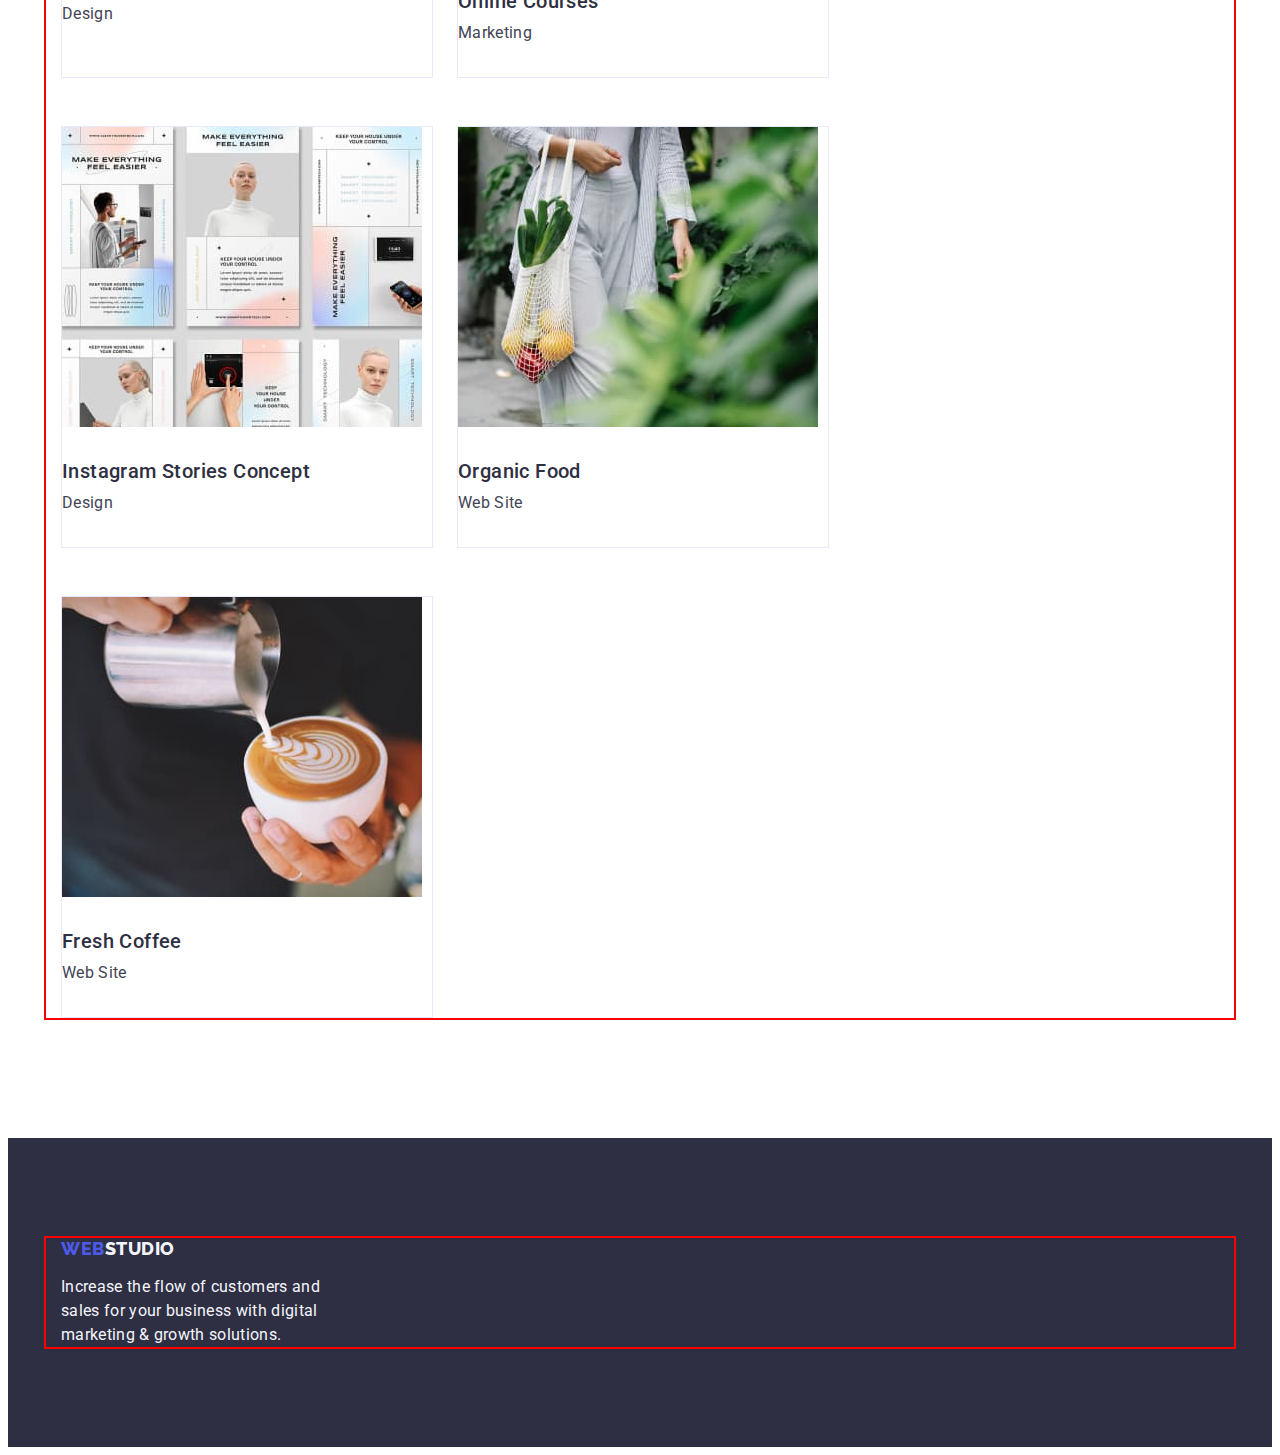
==== commit 26f1267f: "secondary update" ====
--- a/portfolio.html
+++ b/portfolio.html
@@ -83,9 +83,9 @@
             </li>
           </ul>
           <!-- works examples -->
-          <ul class="list examples-wrap">
-            <li>
-              <a href="" class="examples link">
+          <ul class="list portf-examples-wrap">
+            <li class="portf-examples">
+              <a href="" class="link">
                 <img
                   class="portfolio-pic"
                   src="./images/banking-app.jpg"
@@ -97,8 +97,8 @@
                 <p class="example-description">App</p></a
               >
             </li>
-            <li>
-              <a href="" class="examples link">
+            <li class="portf-examples">
+              <a href="" class="link">
                 <img
                   class="portfolio-pic"
                   src="./images/cashless-pay.jpg"
@@ -110,8 +110,8 @@
                 <p class="example-description">Marketing</p></a
               >
             </li>
-            <li>
-              <a href="" class="examples link">
+            <li class="portf-examples">
+              <a href="" class="link">
                 <img
                   class="portfolio-pic"
                   src="./images/meditation-app.jpg"
@@ -123,8 +123,8 @@
                 <p class="example-description">App</p>
               </a>
             </li>
-            <li>
-              <a href="" class="examples link">
+            <li class="portf-examples">
+              <a href="" class="link">
                 <img
                   class="portfolio-pic"
                   src="./images/taxi-service.jpg"
@@ -136,8 +136,8 @@
                 <p class="example-description">Marketing</p></a
               >
             </li>
-            <li>
-              <a href="" class="examples link">
+            <li class="portf-examples">
+              <a href="" class="link">
                 <img
                   class="portfolio-pic"
                   src="./images/screen-illustrations.jpg"
@@ -149,8 +149,8 @@
                 <p class="example-description">Design</p>
               </a>
             </li>
-            <li>
-              <a href="" class="examples link">
+            <li class="portf-examples">
+              <a href="" class="link">
                 <img
                   class="portfolio-pic"
                   src="./images/online-courses.jpg"
@@ -163,8 +163,8 @@
                 <p class="example-description">Marketing</p></a
               >
             </li>
-            <li>
-              <a href="" class="examples link">
+            <li class="portf-examples">
+              <a href="" class="link">
                 <img
                   class="portfolio-pic"
                   src="./images/insta-stories.jpg"
@@ -176,8 +176,8 @@
                 <p class="example-description">Design</p></a
               >
             </li>
-            <li>
-              <a href="" class="examples link">
+            <li class="portf-examples">
+              <a href="" class="link">
                 <img
                   class="portfolio-pic"
                   src="./images/organic-food.jpg"
@@ -189,8 +189,8 @@
                 <p class="example-description">Web Site</p></a
               >
             </li>
-            <li>
-              <a href="" class="examples link">
+            <li class="portf-examples">
+              <a href="" class="link">
                 <img
                   class="portfolio-pic"
                   src="./images/fresh-coffee.jpg"
--- a/css/styles.css
+++ b/css/styles.css
@@ -27,6 +27,10 @@
   padding: 0;
 }
 
+img {
+  display: block;
+}
+
 :root {
   --primary-text-color: #434455;
   --secondary-color: #ffffff;
@@ -34,6 +38,7 @@
   --links-text-color: #4d5ae5;
   --cloud-color: #f4f4fd;
   --ocean: #404bbf;
+  --border-color: #e7e9fc;
 }
 
 .list {
@@ -173,9 +178,10 @@
 .button:focus {
   background-color: var(--ocean);
   color: var(--secondary-color);
-}
-
-/* ----------button hero--------- */
+  border: 1px solid transparent;
+}
+
+/* ----------button hero 1--------- */
 .hero-button {
   color: var(--secondary-color);
   background-color: var(--links-text-color);
@@ -191,9 +197,10 @@
   background-color: var(--cloud-color);
   color: var(--links-text-color);
   padding: 12px 24px 12px 24px;
-}
-
-/* ----------GOALS--------- */
+  border: var(--border-color);
+}
+
+/* ----------GOALS 2--------- */
 
 .goals-section {
   padding: 120px 0;
@@ -223,17 +230,16 @@
   margin-bottom: 8px;
 }
 
-/* -------WHAT ARE WE DOING------ */
+/* -------WHAT ARE WE DOING 3------ */
 .examples-list {
   padding-bottom: 120px;
 }
 
 .example-picture {
-  display: block;
-}
+}
+
 .examples-wrap {
   display: flex;
-  align-items: center;
   gap: 24px;
 }
 
@@ -260,7 +266,7 @@
   margin: -1px;
 }
 
-/* ----------OUR TEAM--------- */
+/* ----------OUR TEAM 4--------- */
 .our-team {
   padding-top: 120px;
   padding-bottom: 120px;
@@ -298,6 +304,7 @@
   font-size: 20px;
   line-height: 1.2;
   letter-spacing: 0.02em;
+  margin-bottom: 8px;
 }
 
 .job-description {
@@ -333,27 +340,31 @@
 /* ------PAGE 2----- */
 
 /* PROJECTS EXAMPLE */
+
+.portfolio {
+  padding: 96px 0 120px;
+}
+
 .filter-wrap {
   display: flex;
   flex-wrap: wrap;
   gap: 24px;
   justify-content: center;
   padding-bottom: 72px;
-  padding-top: 96px;
-}
-
-.examples-wrap {
+}
+
+.portf-examples-wrap {
   display: flex;
   flex-wrap: wrap;
   row-gap: 48px;
   column-gap: 24px;
-  padding-bottom: 120px;
-}
-
-.examples {
+}
+
+.portf-examples {
   border: 1px solid #e7e9fc;
   display: inline-block;
   padding-bottom: 32px;
+  width: calc((100% - 48px) / 3);
 }
 
 .example-title {
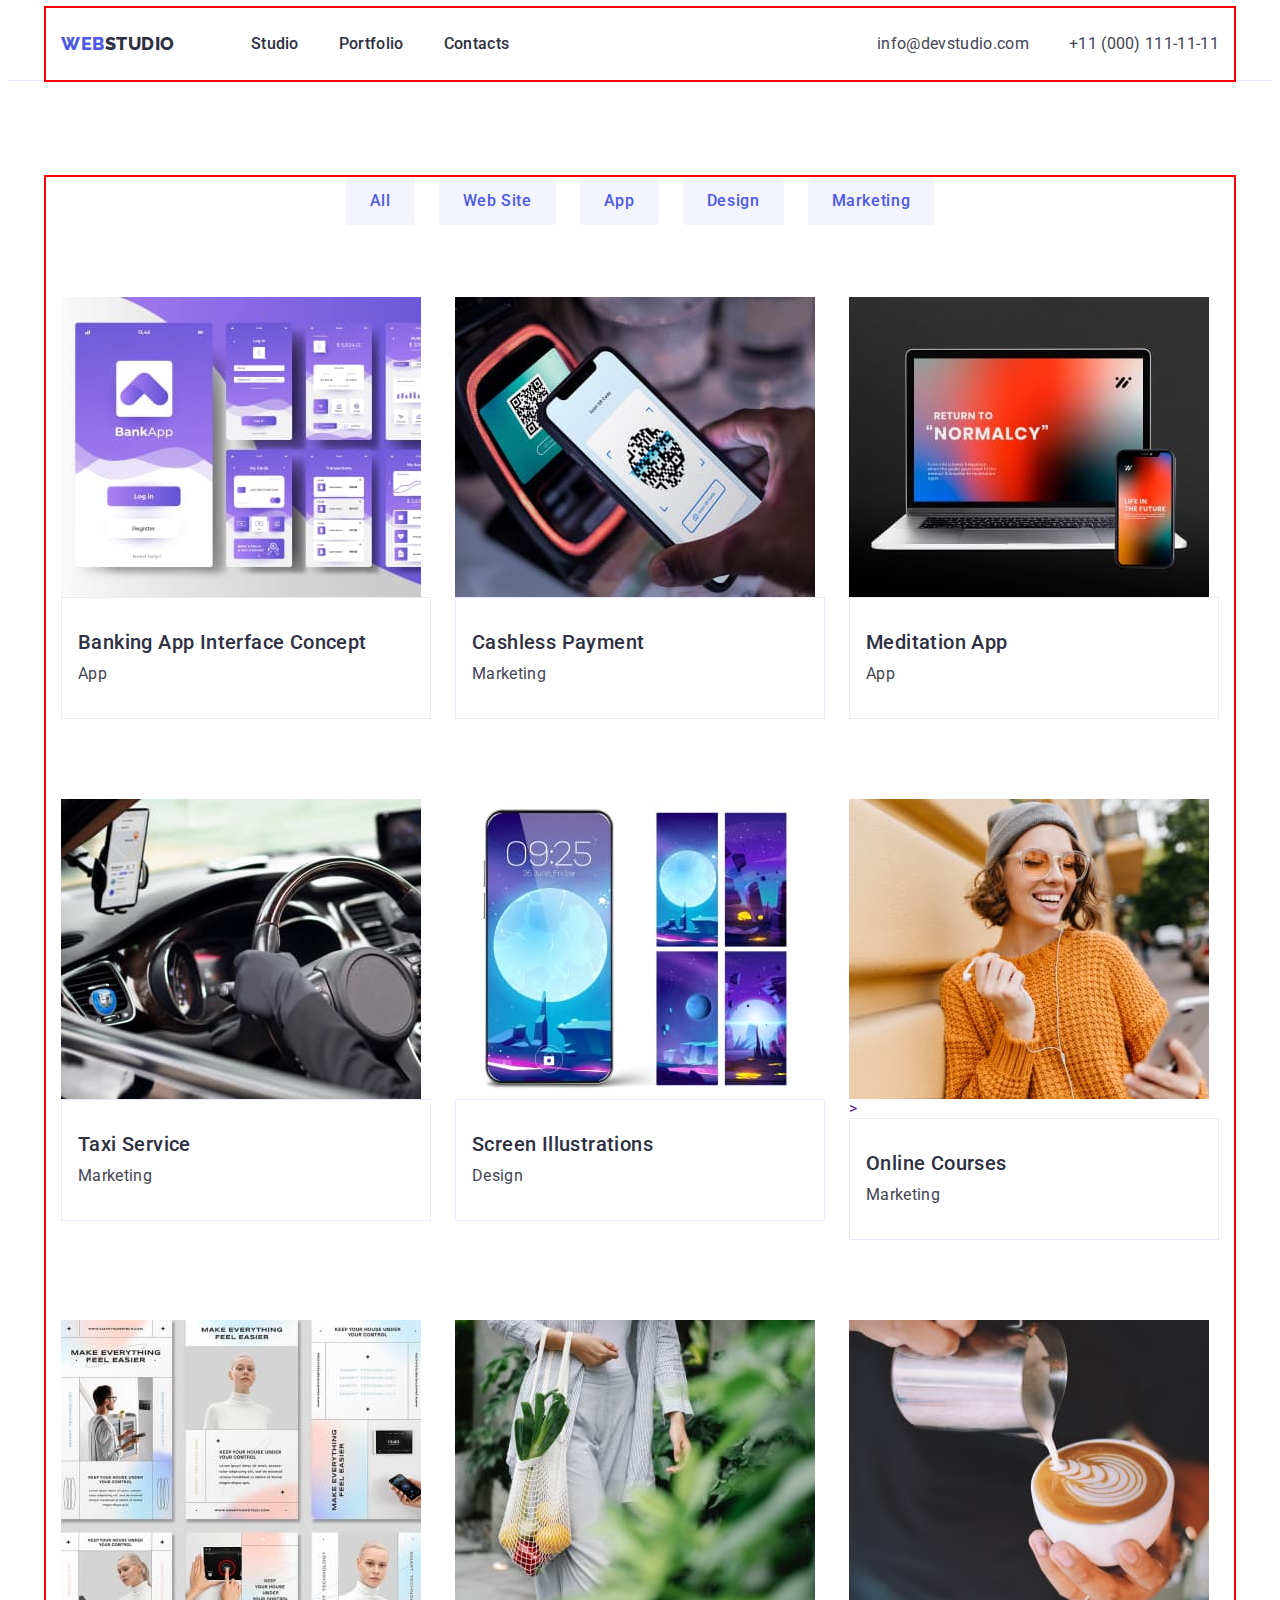
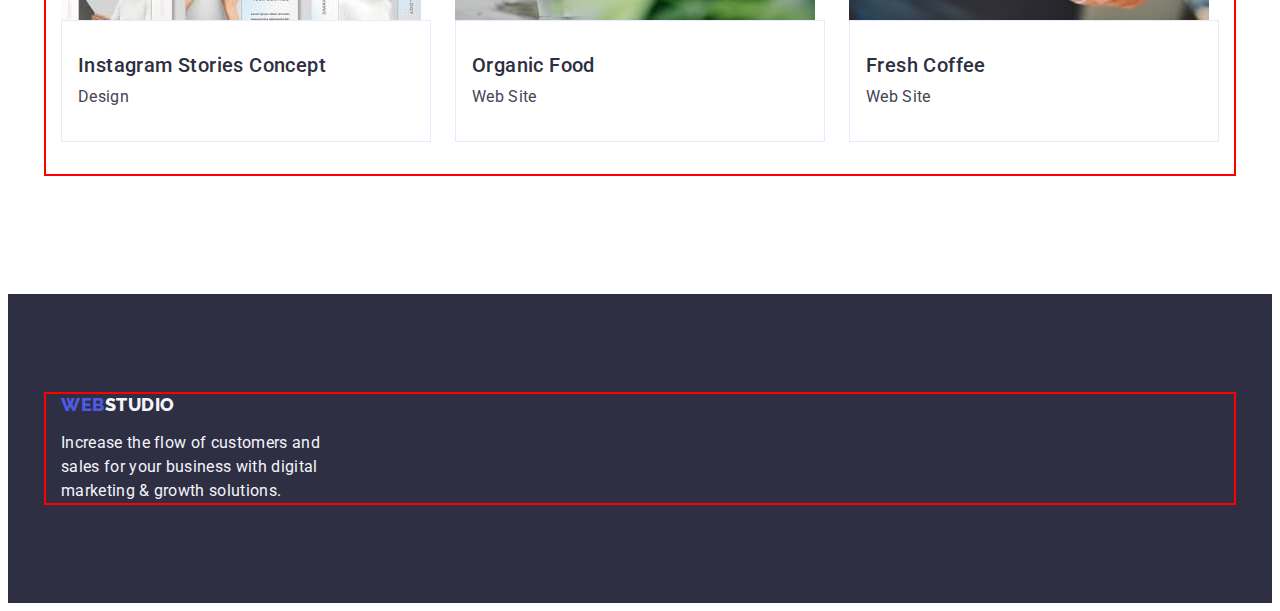
==== commit 6d1d2a10: "hope it is finish" ====
--- a/portfolio.html
+++ b/portfolio.html
@@ -93,8 +93,10 @@
                   width="360"
                   height="300"
                 />
-                <h2 class="example-title">Banking App Interface Concept</h2>
-                <p class="example-description">App</p></a
+                <div class="port-example-block">
+                  <h2 class="example-title">Banking App Interface Concept</h2>
+                  <p class="example-description">App</p>
+                </div></a
               >
             </li>
             <li class="portf-examples">
@@ -106,8 +108,10 @@
                   width="360"
                   height="300"
                 />
-                <h2 class="example-title">Cashless Payment</h2>
-                <p class="example-description">Marketing</p></a
+                <div class="port-example-block">
+                  <h2 class="example-title">Cashless Payment</h2>
+                  <p class="example-description">Marketing</p>
+                </div></a
               >
             </li>
             <li class="portf-examples">
@@ -119,8 +123,10 @@
                   width="360"
                   height="300"
                 />
-                <h2 class="example-title">Meditation App</h2>
-                <p class="example-description">App</p>
+                <div class="port-example-block">
+                  <h2 class="example-title">Meditation App</h2>
+                  <p class="example-description">App</p>
+                </div>
               </a>
             </li>
             <li class="portf-examples">
@@ -132,8 +138,10 @@
                   width="360"
                   height="300"
                 />
-                <h2 class="example-title">Taxi Service</h2>
-                <p class="example-description">Marketing</p></a
+                <div class="port-example-block">
+                  <h2 class="example-title">Taxi Service</h2>
+                  <p class="example-description">Marketing</p>
+                </div></a
               >
             </li>
             <li class="portf-examples">
@@ -145,8 +153,10 @@
                   width="360"
                   height="300"
                 />
-                <h2 class="example-title">Screen Illustrations</h2>
-                <p class="example-description">Design</p>
+                <div class="port-example-block">
+                  <h2 class="example-title">Screen Illustrations</h2>
+                  <p class="example-description">Design</p>
+                </div>
               </a>
             </li>
             <li class="portf-examples">
@@ -159,8 +169,10 @@
                   height="300"
                 />
                 >
-                <h2 class="example-title">Online Courses</h2>
-                <p class="example-description">Marketing</p></a
+                <div class="port-example-block">
+                  <h2 class="example-title">Online Courses</h2>
+                  <p class="example-description">Marketing</p>
+                </div></a
               >
             </li>
             <li class="portf-examples">
@@ -172,8 +184,10 @@
                   width="360"
                   height="300"
                 />
-                <h2 class="example-title">Instagram Stories Concept</h2>
-                <p class="example-description">Design</p></a
+                <div class="port-example-block">
+                  <h2 class="example-title">Instagram Stories Concept</h2>
+                  <p class="example-description">Design</p>
+                </div></a
               >
             </li>
             <li class="portf-examples">
@@ -185,8 +199,10 @@
                   width="360"
                   height="300"
                 />
-                <h2 class="example-title">Organic Food</h2>
-                <p class="example-description">Web Site</p></a
+                <div class="port-example-block">
+                  <h2 class="example-title">Organic Food</h2>
+                  <p class="example-description">Web Site</p>
+                </div></a
               >
             </li>
             <li class="portf-examples">
@@ -198,8 +214,10 @@
                   width="360"
                   height="300"
                 />
-                <h2 class="example-title">Fresh Coffee</h2>
-                <p class="example-description">Web Site</p></a
+                <div class="port-example-block">
+                  <h2 class="example-title">Fresh Coffee</h2>
+                  <p class="example-description">Web Site</p>
+                </div></a
               >
             </li>
           </ul>
--- a/css/styles.css
+++ b/css/styles.css
@@ -350,7 +350,7 @@
   flex-wrap: wrap;
   gap: 24px;
   justify-content: center;
-  padding-bottom: 72px;
+  margin-bottom: 72px;
 }
 
 .portf-examples-wrap {
@@ -361,7 +361,7 @@
 }
 
 .portf-examples {
-  border: 1px solid #e7e9fc;
+  /* border: 1px solid #e7e9fc; */
   display: inline-block;
   padding-bottom: 32px;
   width: calc((100% - 48px) / 3);
@@ -376,7 +376,7 @@
   letter-spacing: 0.02em;
   color: var(--navy-blue);
   margin-bottom: 8px;
-  margin-top: 32px;
+  /* margin-top: 32px; */
 }
 
 .example-description {
@@ -390,3 +390,9 @@
 .portfolio-pic {
   display: block;
 }
+
+.port-example-block {
+  padding: 32px 16px;
+  border-top: none;
+  border: 1px solid var(--border-color);
+}
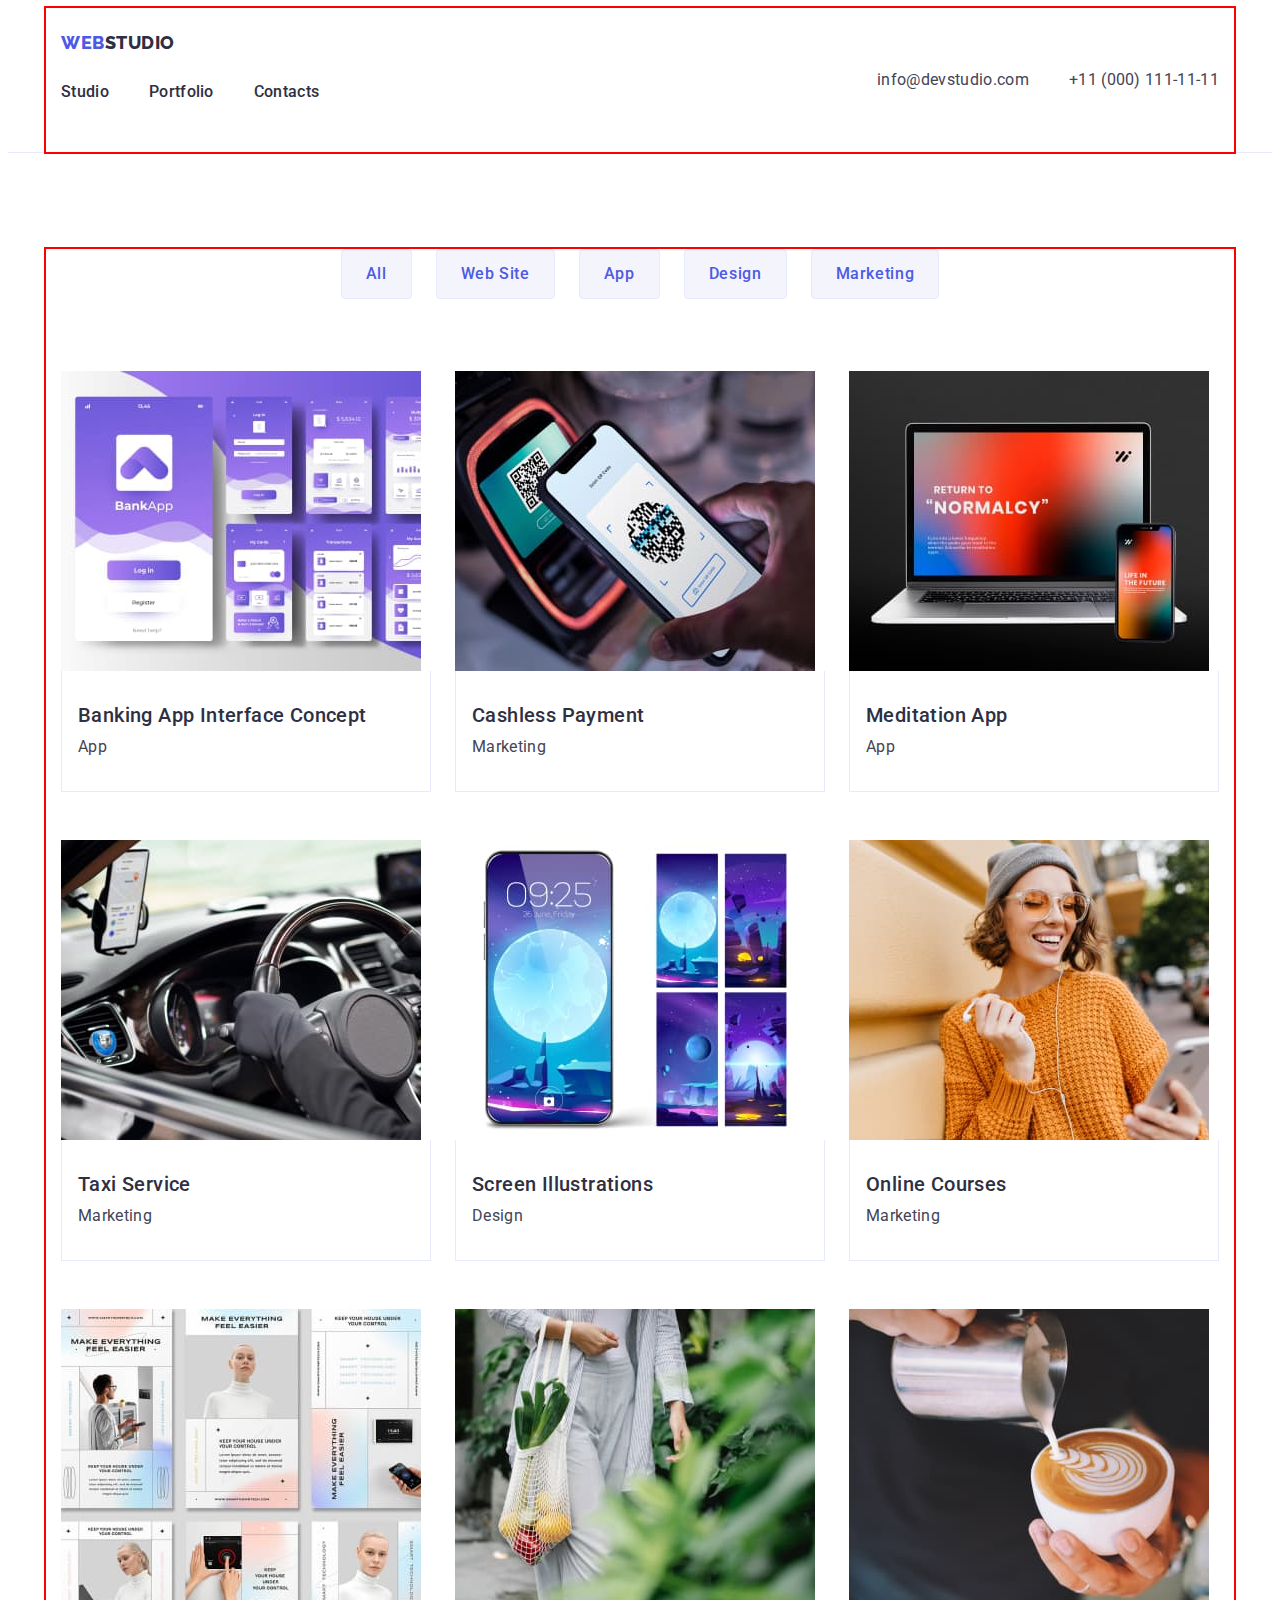
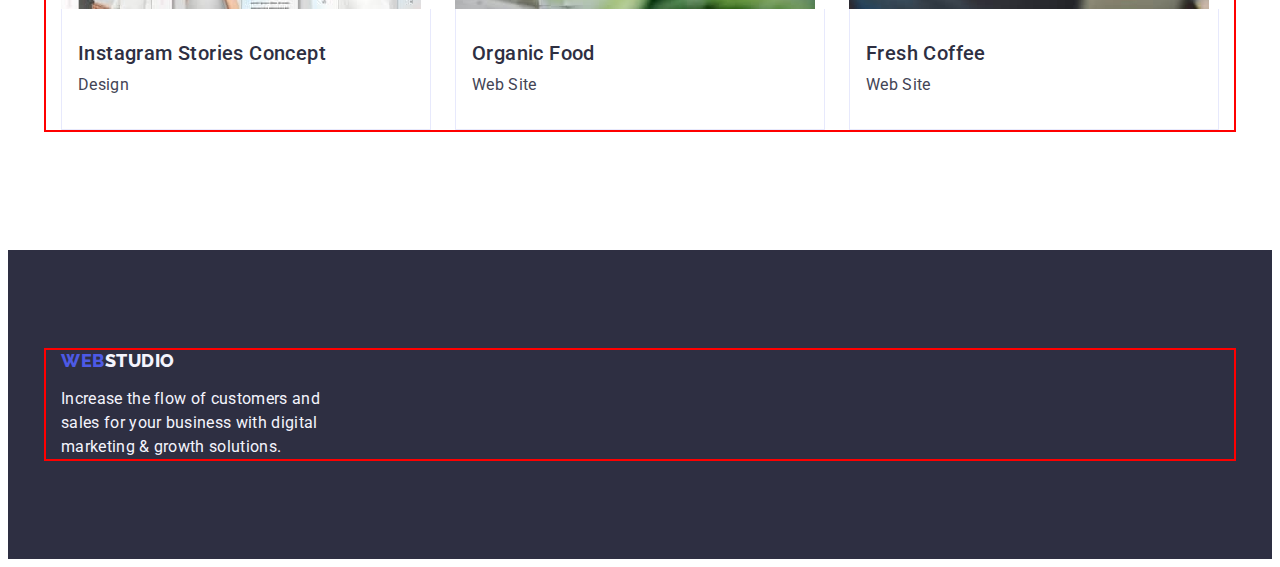
==== commit 4bc5d3d3: "fixed after mentior's feedback" ====
--- a/portfolio.html
+++ b/portfolio.html
@@ -168,7 +168,6 @@
                   width="360"
                   height="300"
                 />
-                >
                 <div class="port-example-block">
                   <h2 class="example-title">Online Courses</h2>
                   <p class="example-description">Marketing</p>
--- a/css/styles.css
+++ b/css/styles.css
@@ -101,6 +101,9 @@
   letter-spacing: 0.03em;
   text-decoration: none;
   text-transform: uppercase;
+  /* margin-right: 76px; */
+}
+.header .logo {
   margin-right: 76px;
 }
 
@@ -118,8 +121,11 @@
   letter-spacing: 0.02em;
   color: var(--navy-blue);
   font-style: normal;
+  display: block;
   padding-top: 24px;
   padding-bottom: 24px;
+}
+.list-container {
 }
 
 .address {
@@ -139,7 +145,7 @@
   color: var(--ocean);
 }
 
-/* ----------HERO--------- */
+/* ----------HERO1--------- */
 .hero {
   background-color: var(--navy-blue);
   padding-top: 188px;
@@ -197,7 +203,7 @@
   background-color: var(--cloud-color);
   color: var(--links-text-color);
   padding: 12px 24px 12px 24px;
-  border: var(--border-color);
+  border: 1px solid var(--border-color);
 }
 
 /* ----------GOALS 2--------- */
@@ -219,7 +225,7 @@
 }
 
 .goal-card {
-  width: calc((100%-72px) / 4);
+  width: calc((100% - 72px) / 4);
 }
 .goals-subtitle {
   font-weight: 500;
@@ -236,6 +242,10 @@
 }
 
 .example-picture {
+}
+
+.pic-example {
+  width: calc((100% -48) / 3);
 }
 
 .examples-wrap {
@@ -296,6 +306,7 @@
   box-shadow: 0px 1px 6px rgba(46, 47, 66, 0.08),
     0px 1px 1px rgba(46, 47, 66, 0.16), 0px 2px 1px rgba(46, 47, 66, 0.08);
   border-radius: 0px 0px 4px 4px;
+  width: calc((100% - 96px) / 4);
 }
 
 .worker-name {
@@ -362,8 +373,8 @@
 
 .portf-examples {
   /* border: 1px solid #e7e9fc; */
-  display: inline-block;
-  padding-bottom: 32px;
+  /* display: inline-block; */
+  /* padding-bottom: 32px; */
   width: calc((100% - 48px) / 3);
 }
 
@@ -393,6 +404,6 @@
 
 .port-example-block {
   padding: 32px 16px;
+  border: 1px solid var(--border-color);
   border-top: none;
-  border: 1px solid var(--border-color);
-}
+}
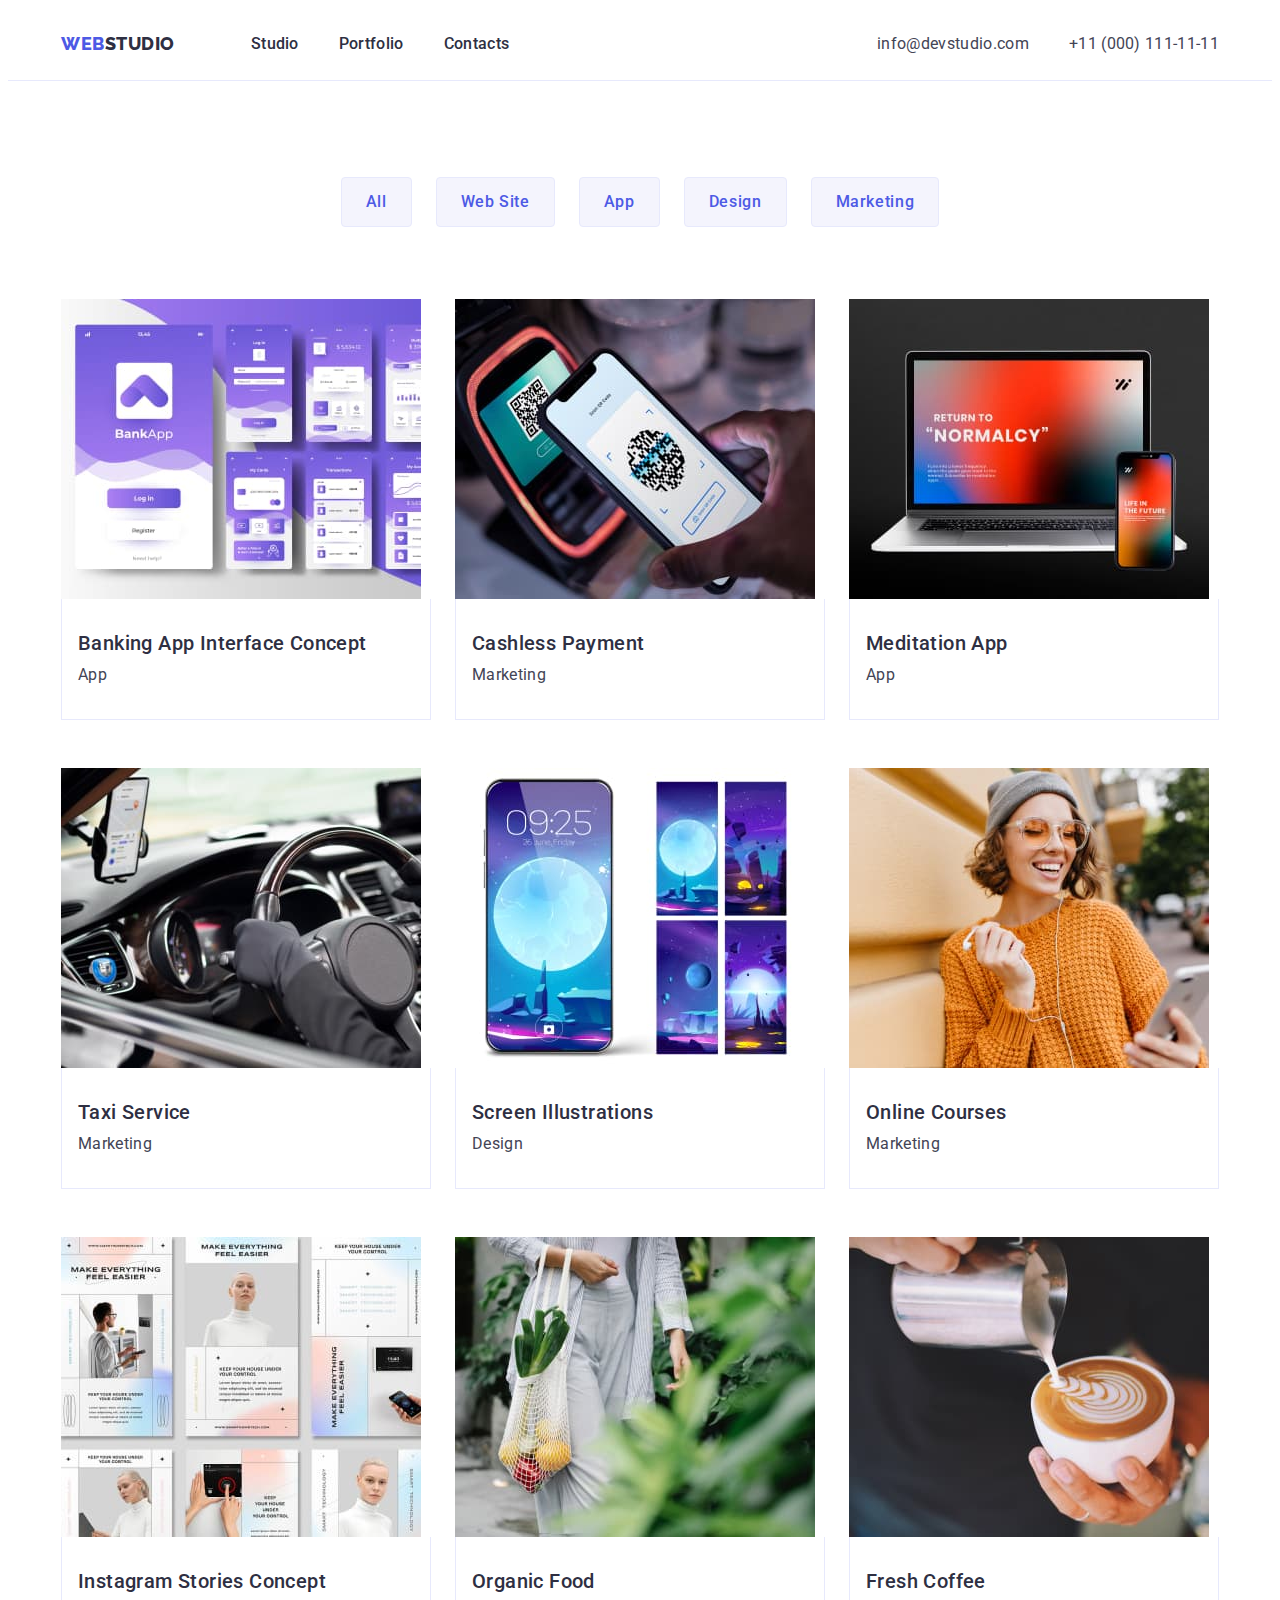
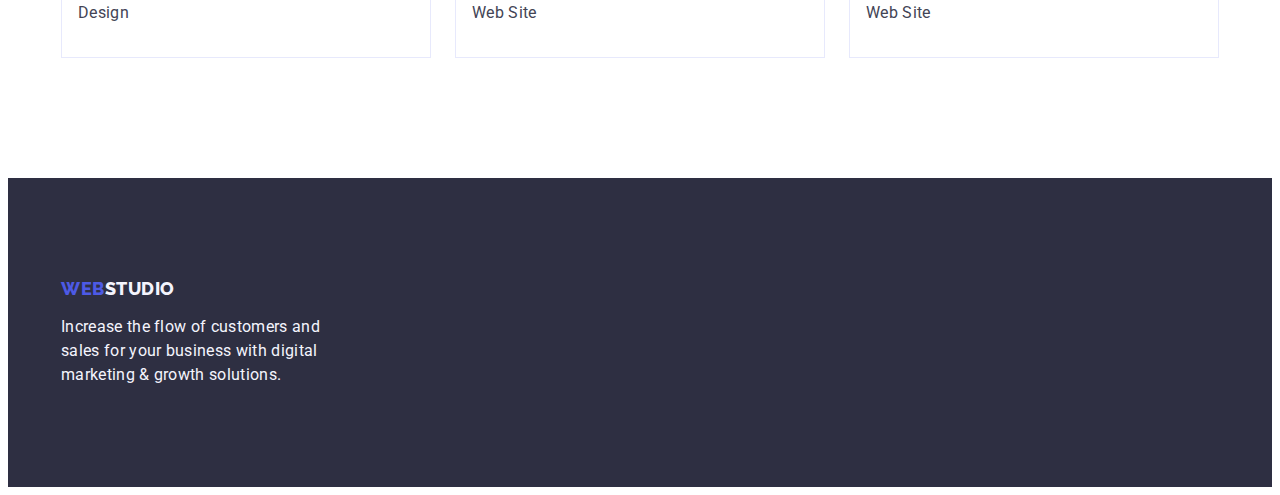
==== commit 0e5d9d94: "Update portfolio.html" ====
--- a/portfolio.html
+++ b/portfolio.html
@@ -26,7 +26,7 @@
   <body>
     <header class="header">
       <div class="container header-container">
-        <nav class="header-nav nav-container">
+        <nav class="nav-container">
           <a href="./index.html" class="logo link"
             >Web<span class="logo-secondary">Studio</span></a
           >
@@ -38,7 +38,7 @@
             <li><a class="link header-nav" href="">Contacts</a></li>
           </ul>
         </nav>
-        <address class="header-nav adress-container">
+        <address class="adress-container">
           <ul class="list sub-adress-container">
             <li>
               <a class="link address" href="mailto:info@devstudio.com"
--- a/css/styles.css
+++ b/css/styles.css
@@ -56,7 +56,7 @@
   padding-left: 15px;
   padding-right: 15px;
   margin: 0 auto;
-  outline: 2px solid red;
+  /* outline: 2px solid red; */
 }
 
 /* ----------HEADER--------- */
